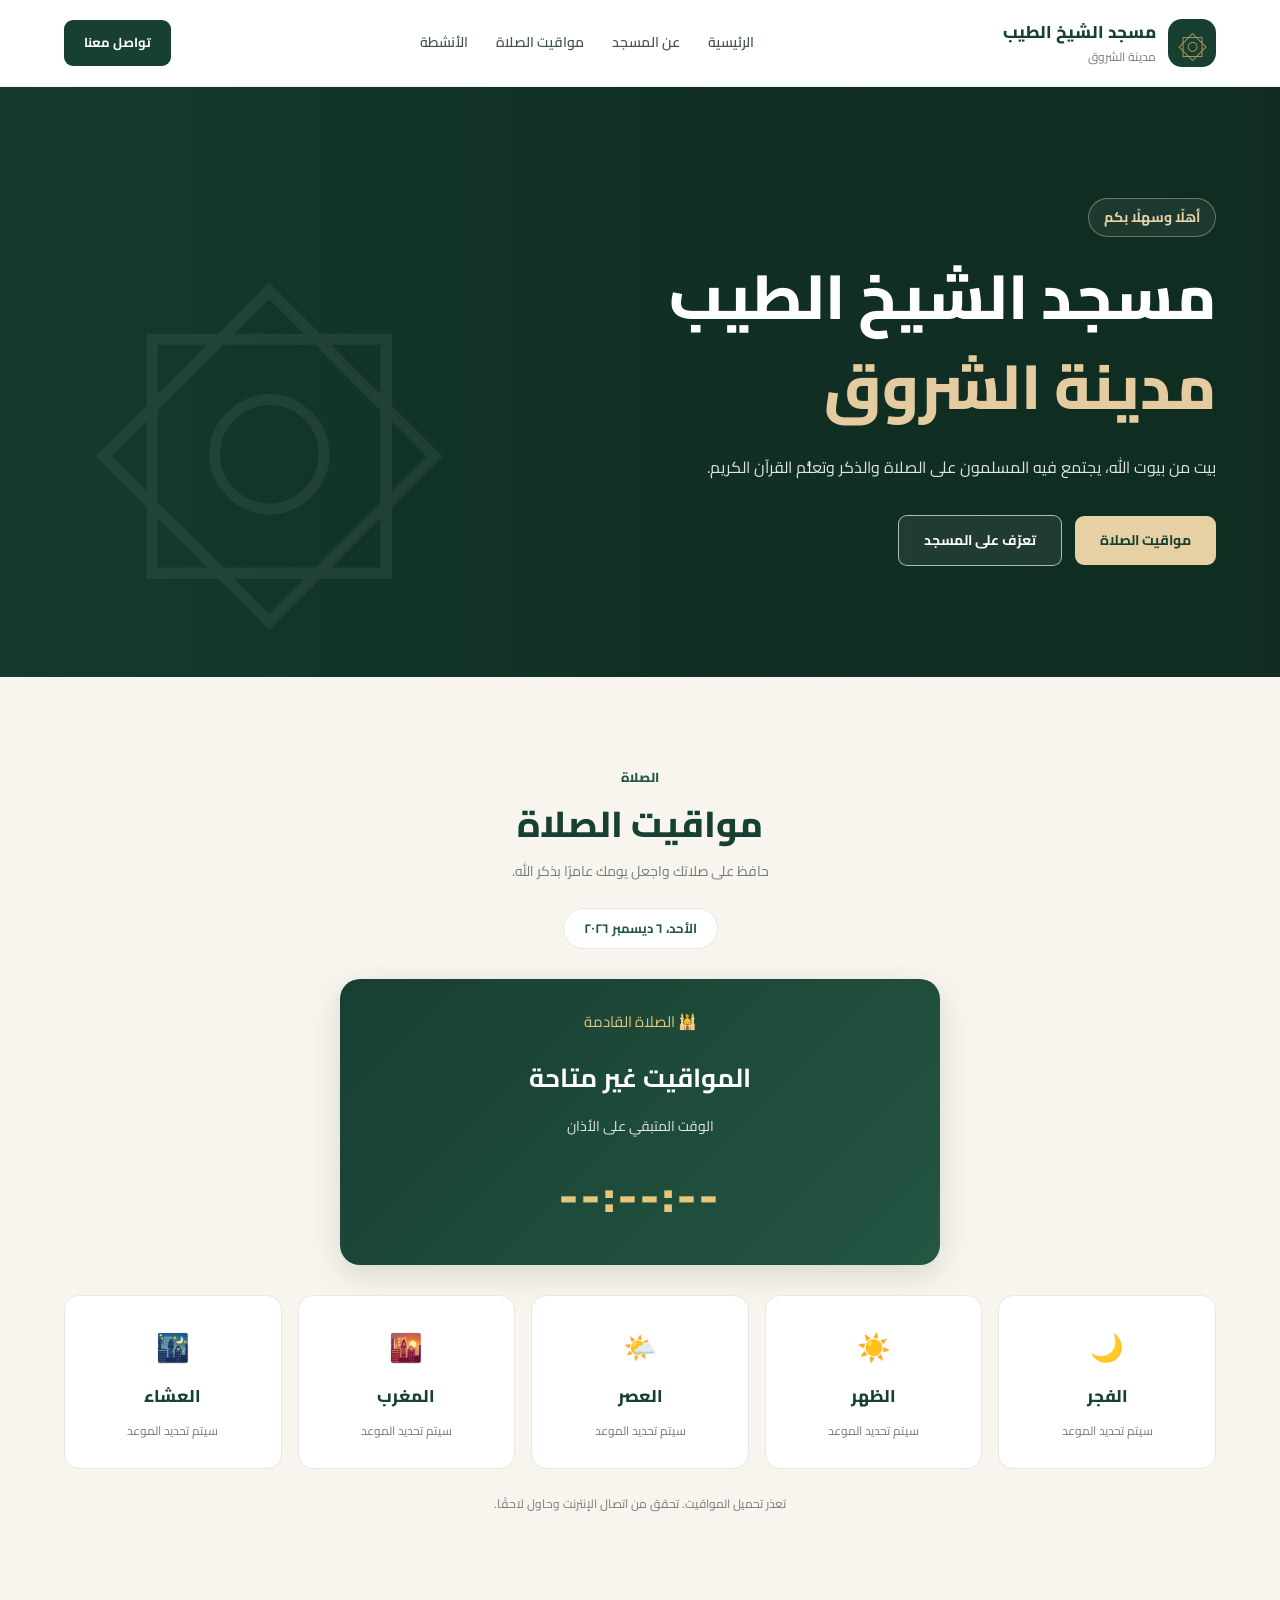
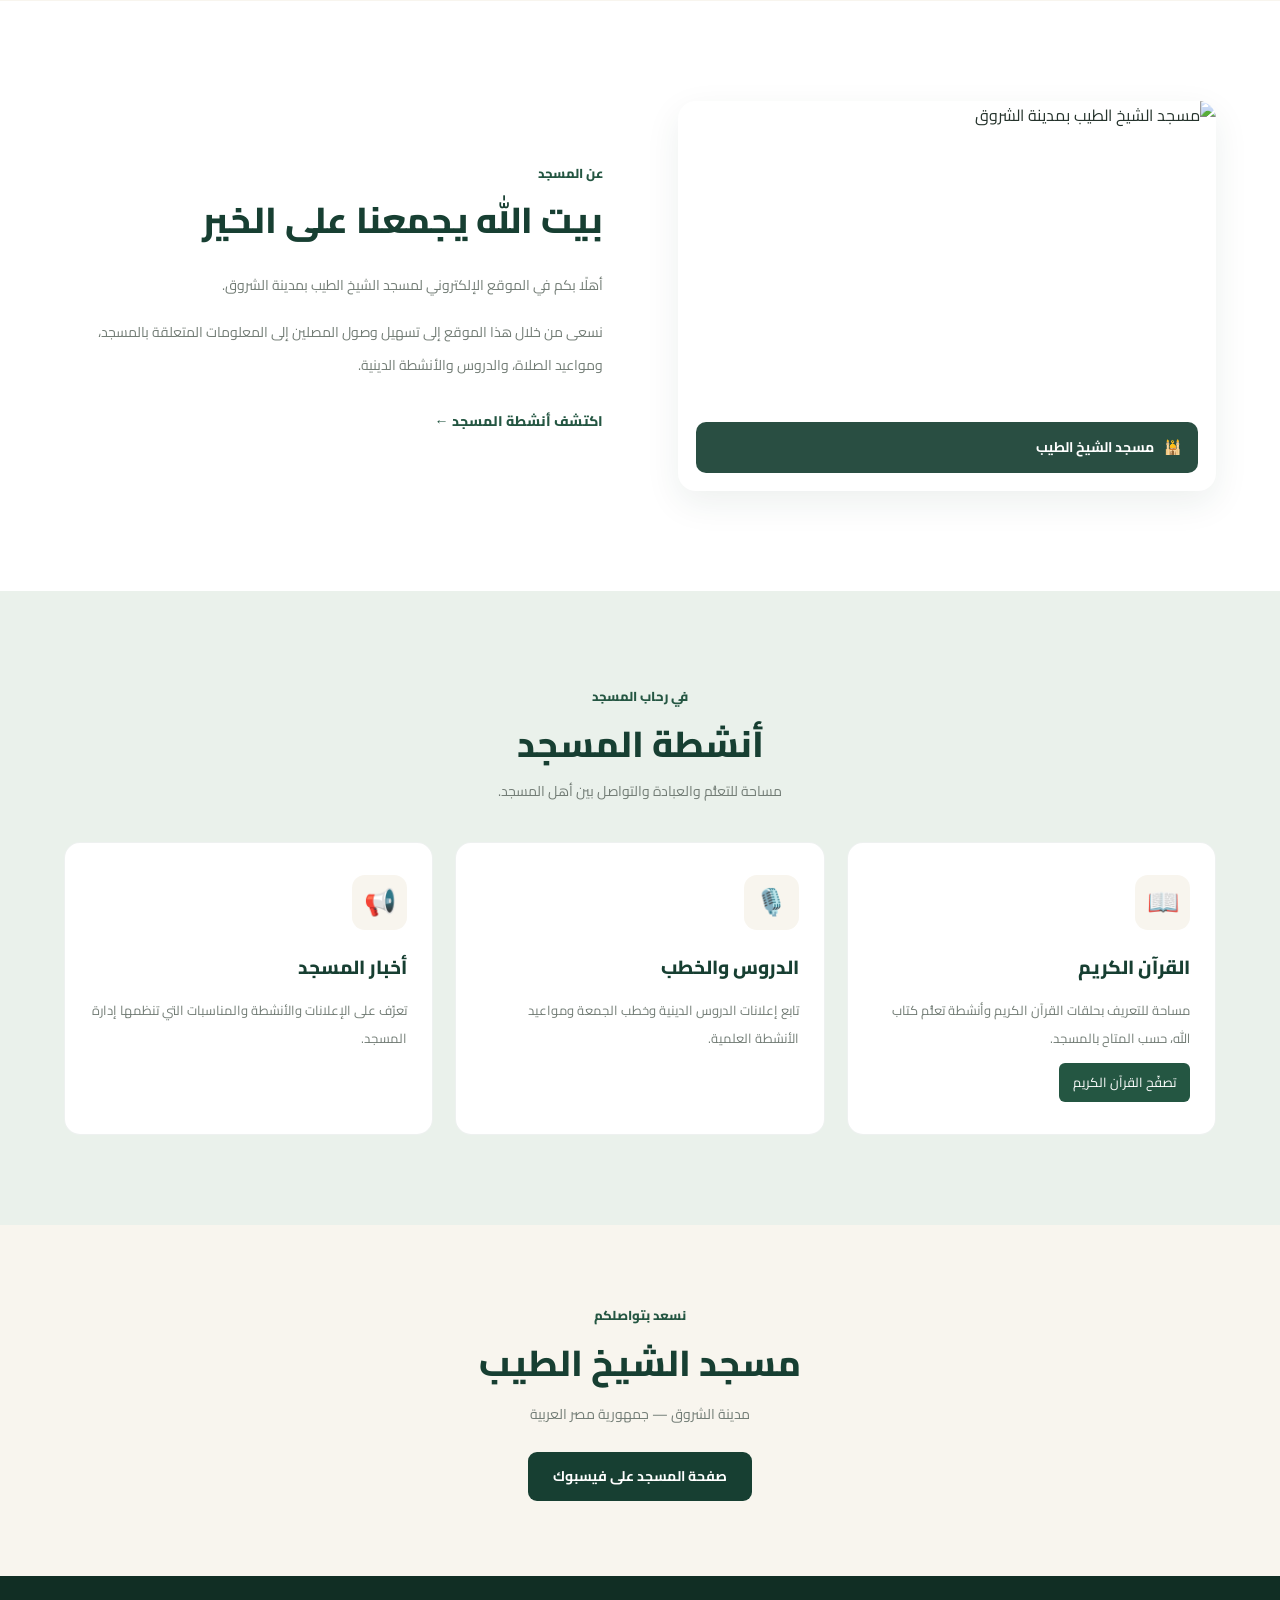
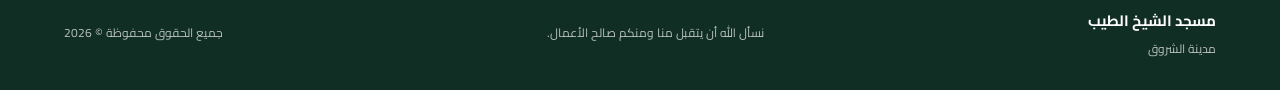
==== index.html @ 9ec63742 "Add files via upload" ====
<!DOCTYPE html>
<html lang="ar" dir="rtl">
<head>
    <meta charset="UTF-8">
    <meta name="viewport" content="width=device-width, initial-scale=1.0">

    <meta name="description" content="الموقع الإلكتروني لمسجد الشيخ الطيب بمدينة الشروق">

    <title>مسجد الشيخ الطيب | مدينة الشروق</title>

    <link rel="stylesheet" href="style.css">

    <link rel="preconnect" href="https://fonts.googleapis.com">
    <link rel="preconnect" href="https://fonts.gstatic.com" crossorigin>
    <link href="https://fonts.googleapis.com/css2?family=Cairo:wght@400;500;600;700;800&display=swap" rel="stylesheet">
</head>

<body>

    <!-- رأس الموقع -->
    <header class="header">
        <div class="container nav-container">

            <a href="#home" class="logo">
                <span class="logo-icon">۞</span>
                <span class="logo-text">
                    <strong>مسجد الشيخ الطيب</strong>
                    <small>مدينة الشروق</small>
                </span>
            </a>

            <nav class="navigation">
                <a href="#home">الرئيسية</a>
                <a href="#about">عن المسجد</a>
                <a href="#prayer">مواقيت الصلاة</a>
                <a href="#activities">الأنشطة</a>
            </nav>

            <a href="#contact" class="contact-button">تواصل معنا</a>

        </div>
    </header>


    <main>

        <!-- الواجهة الرئيسية -->
        <section class="hero" id="home">

            <div class="hero-overlay"></div>

            <div class="container hero-content">

                <span class="hero-label">أهلًا وسهلًا بكم</span>

                <h1>
                    مسجد الشيخ الطيب
                    <span>مدينة الشروق</span>
                </h1>

                <p>
                    بيت من بيوت الله، يجتمع فيه المسلمون على الصلاة
                    والذكر وتعلُّم القرآن الكريم.
                </p>

                <div class="hero-buttons">
                    <a href="#prayer" class="primary-button">
                        مواقيت الصلاة
                    </a>

                    <a href="#about" class="secondary-button">
                        تعرّف على المسجد
                    </a>
                </div>

            </div>

            <div class="hero-decoration">۞</div>

        </section>


        <!-- مواقيت الصلاة -->
        <section class="prayer-section" id="prayer">

            <div class="container">

                <div class="section-heading">
                    <span class="section-label">الصلاة</span>
                    <h2>مواقيت الصلاة</h2>
                    <p>حافظ على صلاتك واجعل يومك عامرًا بذكر الله.</p>
                </div>

                <div class="prayer-date">
    <span id="today-date">جارٍ تحميل التاريخ...</span>
</div>

<!-- العد التنازلي للصلاة القادمة -->
<div class="countdown-box">
    <span class="countdown-label">🕌 الصلاة القادمة</span>

    <h3 id="next-prayer-name">جارٍ تحديد الصلاة القادمة...</h3>

    <p class="countdown-description">الوقت المتبقي على الأذان</p>

    <div class="countdown-timer" id="prayer-countdown" dir="ltr">
        <span>--:--:--</span>
    </div>
</div>

                <div class="prayer-grid">

                    <article class="prayer-card">
                        <span class="prayer-icon">🌙</span>
                        <h3>الفجر</h3>
                        <p>سيتم تحديد الموعد</p>
                    </article>

                    <article class="prayer-card">
                        <span class="prayer-icon">☀️</span>
                        <h3>الظهر</h3>
                        <p>سيتم تحديد الموعد</p>
                    </article>

                    <article class="prayer-card">
                        <span class="prayer-icon">🌤️</span>
                        <h3>العصر</h3>
                        <p>سيتم تحديد الموعد</p>
                    </article>

                    <article class="prayer-card">
                        <span class="prayer-icon">🌇</span>
                        <h3>المغرب</h3>
                        <p>سيتم تحديد الموعد</p>
                    </article>

                    <article class="prayer-card">
                        <span class="prayer-icon">🌃</span>
                        <h3>العشاء</h3>
                        <p>سيتم تحديد الموعد</p>
                    </article>

                </div>

                <p class="prayer-note">
                    سيتم ربط هذه المواعيد بمصدر موثوق لمواقيت الصلاة
                    في مدينة الشروق في مرحلة لاحقة.
                </p>

            </div>

        </section>


        <!-- عن المسجد -->
        <section class="about-section" id="about">

            <div class="container about-grid">

                <div class="about-image">
                    <img
                        src="images/mosque.jpg"
                        alt="مسجد الشيخ الطيب بمدينة الشروق"
                    >

                    <div class="image-caption">
                        <span>🕌</span>
                        <span>مسجد الشيخ الطيب</span>
                    </div>
                </div>

                <div class="about-content">

                    <span class="section-label">عن المسجد</span>

                    <h2>بيت الله يجمعنا على الخير</h2>

                    <p>
                        أهلًا بكم في الموقع الإلكتروني لمسجد الشيخ الطيب
                        بمدينة الشروق.
                    </p>

                    <p>
                        نسعى من خلال هذا الموقع إلى تسهيل وصول المصلين
                        إلى المعلومات المتعلقة بالمسجد، ومواعيد الصلاة،
                        والدروس والأنشطة الدينية.
                    </p>

                    <a href="#activities" class="text-link">
                        اكتشف أنشطة المسجد ←
                    </a>

                </div>

            </div>

        </section>


        <!-- الأنشطة -->
        <section class="activities-section" id="activities">

            <div class="container">

                <div class="section-heading">
                    <span class="section-label">في رحاب المسجد</span>
                    <h2>أنشطة المسجد</h2>
                    <p>مساحة للتعلُّم والعبادة والتواصل بين أهل المسجد.</p>
                </div>

                <div class="activities-grid">

                    <article class="activity-card">
    <div class="activity-icon">📖</div>

    <h3>القرآن الكريم</h3>

    <p>
        مساحة للتعريف بحلقات القرآن الكريم
        وأنشطة تعلُّم كتاب الله، حسب المتاح بالمسجد.
    </p>

    <a href="quran.html" class="quran-button">تصفّح القرآن الكريم</a>
</article>

                    <article class="activity-card">
                        <div class="activity-icon">🎙️</div>
                        <h3>الدروس والخطب</h3>
                        <p>
                            تابع إعلانات الدروس الدينية وخطب الجمعة
                            ومواعيد الأنشطة العلمية.
                        </p>
                    </article>

                    <article class="activity-card">
                        <div class="activity-icon">📢</div>
                        <h3>أخبار المسجد</h3>
                        <p>
                            تعرّف على الإعلانات والأنشطة والمناسبات
                            التي تنظمها إدارة المسجد.
                        </p>
                    </article>

                </div>

            </div>

        </section>


        <!-- التواصل -->
        <section class="contact-section" id="contact">

            <div class="container contact-content">

                <span class="section-label">نسعد بتواصلكم</span>

                <h2>مسجد الشيخ الطيب</h2>

                <p>مدينة الشروق — جمهورية مصر العربية</p>

                <a
                    href="https://www.facebook.com/SheikhTayabMosque/"
                    target="_blank"
                    rel="noopener noreferrer"
                    class="primary-button"
                >
                    صفحة المسجد على فيسبوك
                </a>

            </div>

        </section>

    </main>


    <!-- تذييل الموقع -->
    <footer class="footer">

        <div class="container footer-content">

            <div>
                <strong>مسجد الشيخ الطيب</strong>
                <p>مدينة الشروق</p>
            </div>

            <p class="footer-note">
                نسأل الله أن يتقبل منا ومنكم صالح الأعمال.
            </p>

            <p class="copyright">
                جميع الحقوق محفوظة © <span id="current-year"></span>
            </p>

        </div>

    </footer>


    <script src="script.js"></script>

</body>
</html>
---- style.css ----
/* ========================================
   مسجد الشيخ الطيب - التصميم الأساسي
======================================== */

:root {
    --green-dark: #173f32;
    --green-main: #245642;
    --green-light: #eaf1eb;
    --cream: #f8f5ee;
    --beige: #e9d7b7;
    --gold: #b99a5b;
    --white: #ffffff;
    --text-dark: #25332c;
    --text-muted: #737d76;
    --border: #e7e8e2;
    --shadow: 0 12px 35px rgba(23, 63, 50, 0.08);
}

* {
    margin: 0;
    padding: 0;
    box-sizing: border-box;
}

html {
    scroll-behavior: smooth;
    scroll-padding-top: 90px;
}

body {
    font-family: "Cairo", sans-serif;
    background: var(--white);
    color: var(--text-dark);
    line-height: 1.8;
    direction: rtl;
}

a {
    color: inherit;
    text-decoration: none;
}

img {
    display: block;
    max-width: 100%;
}

.container {
    width: min(1160px, 90%);
    margin-inline: auto;
}


/* ========================================
   HEADER
======================================== */

.header {
    position: sticky;
    top: 0;
    z-index: 1000;
    background: rgba(255, 255, 255, 0.97);
    border-bottom: 1px solid rgba(23, 63, 50, 0.08);
    backdrop-filter: blur(12px);
}

.nav-container {
    min-height: 86px;
    display: flex;
    justify-content: space-between;
    align-items: center;
    gap: 25px;
}

.logo {
    display: flex;
    align-items: center;
    gap: 12px;
    flex-shrink: 0;
}

.logo-icon {
    width: 48px;
    height: 48px;
    display: grid;
    place-items: center;
    background: var(--green-dark);
    color: var(--gold);
    border-radius: 14px;
    font-size: 30px;
}

.logo-text {
    display: flex;
    flex-direction: column;
    line-height: 1.7;
}

.logo-text strong {
    color: var(--green-dark);
    font-size: 17px;
    font-weight: 800;
}

.logo-text small {
    color: var(--text-muted);
    font-size: 12px;
}

.navigation {
    display: flex;
    align-items: center;
    gap: 28px;
}

.navigation a {
    font-size: 14px;
    font-weight: 600;
    color: #46554c;
    transition: color 0.25s;
}

.navigation a:hover {
    color: var(--gold);
}

.contact-button {
    background: var(--green-dark);
    color: var(--white);
    padding: 11px 20px;
    border-radius: 9px;
    font-size: 13px;
    font-weight: 700;
    transition: 0.25s;
}

.contact-button:hover {
    background: var(--green-main);
    transform: translateY(-2px);
}


/* ========================================
   HERO
======================================== */

.hero {
    min-height: 590px;
    position: relative;
    display: flex;
    align-items: center;
    overflow: hidden;

    background-color: var(--green-dark);
    background-image: url("images/mosque.jpg");
    background-position: center 45%;
    background-size: cover;
}

.hero-overlay {
    position: absolute;
    inset: 0;

    background:
        linear-gradient(
            270deg,
            rgba(15, 43, 32, 0.94) 0%,
            rgba(15, 43, 32, 0.79) 45%,
            rgba(15, 43, 32, 0.24) 100%
        );
}

.hero-content {
    position: relative;
    z-index: 2;
    padding-block: 90px;
    color: var(--white);
}

.hero-label {
    display: inline-block;
    color: #e7d4a8;
    font-size: 14px;
    font-weight: 700;
    margin-bottom: 15px;
    padding: 6px 15px;
    border: 1px solid rgba(231, 212, 168, 0.4);
    border-radius: 50px;
    background: rgba(255, 255, 255, 0.06);
}

.hero h1 {
    font-size: clamp(35px, 5vw, 62px);
    line-height: 1.45;
    font-weight: 800;
    max-width: 700px;
    margin-bottom: 18px;
}

.hero h1 span {
    display: block;
    color: #e4cca0;
}

.hero-content > p {
    max-width: 570px;
    color: rgba(255, 255, 255, 0.87);
    font-size: 16px;
    line-height: 2.2;
    margin-bottom: 30px;
}

.hero-buttons {
    display: flex;
    align-items: center;
    gap: 13px;
    flex-wrap: wrap;
}

.primary-button,
.secondary-button {
    display: inline-flex;
    align-items: center;
    justify-content: center;
    min-height: 48px;
    padding: 12px 25px;
    border-radius: 9px;
    font-size: 14px;
    font-weight: 700;
    transition: transform 0.25s, background 0.25s;
}

.primary-button {
    color: var(--green-dark);
    background: #e6d0a4;
}

.primary-button:hover {
    background: #f0dfbd;
    transform: translateY(-2px);
}

.secondary-button {
    color: var(--white);
    border: 1px solid rgba(255, 255, 255, 0.65);
    background: rgba(255, 255, 255, 0.07);
}

.secondary-button:hover {
    background: rgba(255, 255, 255, 0.15);
}

.hero-decoration {
    position: absolute;
    z-index: 1;
    left: 7%;
    bottom: -100px;
    font-size: 370px;
    color: rgba(255, 255, 255, 0.06);
    pointer-events: none;
}


/* ========================================
   SECTION HEADINGS
======================================== */

.section-heading {
    text-align: center;
    margin-bottom: 38px;
}

.section-label {
    display: inline-block;
    color: var(--green-main);
    font-size: 13px;
    font-weight: 800;
    margin-bottom: 8px;
}

.section-heading h2,
.about-content h2,
.contact-content h2 {
    color: var(--green-dark);
    font-size: clamp(26px, 3vw, 36px);
    font-weight: 800;
    line-height: 1.5;
}

.section-heading > p {
    color: var(--text-muted);
    font-size: 14px;
    margin-top: 8px;
}


/* ========================================
   PRAYER TIMES
======================================== */

.prayer-section {
    padding-block: 85px;
    background: var(--cream);
}

.prayer-date {
    width: fit-content;
    margin: -15px auto 28px;
    color: var(--green-main);
    background: var(--white);
    border: 1px solid var(--border);
    border-radius: 50px;
    padding: 8px 20px;
    font-size: 13px;
    font-weight: 700;
}

.prayer-grid {
    display: grid;
    grid-template-columns: repeat(5, minmax(0, 1fr));
    gap: 16px;
}

.prayer-card {
    text-align: center;
    background: var(--white);
    border: 1px solid var(--border);
    border-radius: 15px;
    padding: 27px 12px;
    transition: transform 0.25s, box-shadow 0.25s;
}

.prayer-card:hover {
    transform: translateY(-5px);
    box-shadow: var(--shadow);
}

.prayer-icon {
    display: block;
    font-size: 27px;
    margin-bottom: 9px;
}

.prayer-card h3 {
    color: var(--green-dark);
    font-size: 17px;
    font-weight: 800;
    margin-bottom: 8px;
}

.prayer-card p {
    color: var(--text-muted);
    font-size: 12px;
}

.prayer-note {
    text-align: center;
    margin-top: 23px;
    color: var(--text-muted);
    font-size: 12px;
    line-height: 2;
}


/* ========================================
   ABOUT
======================================== */

.about-section {
    padding-block: 100px;
    background: var(--white);
}

.about-grid {
    display: grid;
    grid-template-columns: 1fr 1fr;
    align-items: center;
    gap: 75px;
}

.about-image {
    position: relative;
}

.about-image > img {
    width: 100%;
    height: 390px;
    object-fit: cover;
    border-radius: 18px;
    box-shadow: var(--shadow);
}

.image-caption {
    position: absolute;
    bottom: 18px;
    right: 18px;
    left: 18px;
    display: flex;
    align-items: center;
    gap: 10px;
    padding: 13px 17px;
    color: var(--white);
    font-size: 14px;
    font-weight: 700;
    background: rgba(23, 63, 50, 0.92);
    border-radius: 10px;
}

.about-content h2 {
    margin-bottom: 22px;
}

.about-content > p {
    color: var(--text-muted);
    font-size: 14px;
    line-height: 2.3;
    margin-bottom: 15px;
}

.text-link {
    display: inline-block;
    margin-top: 13px;
    color: var(--green-main);
    font-size: 14px;
    font-weight: 800;
    transition: color 0.2s;
}

.text-link:hover {
    color: var(--gold);
}


/* ========================================
   ACTIVITIES
======================================== */

.activities-section {
    padding-block: 90px;
    background: var(--green-light);
}

.activities-grid {
    display: grid;
    grid-template-columns: repeat(3, minmax(0, 1fr));
    gap: 22px;
}

.activity-card {
    padding: 32px 25px;
    background: var(--white);
    border: 1px solid rgba(23, 63, 50, 0.07);
    border-radius: 16px;
    transition: transform 0.25s, box-shadow 0.25s;
}

.activity-card:hover {
    transform: translateY(-5px);
    box-shadow: var(--shadow);
}

.activity-icon {
    width: 55px;
    height: 55px;
    display: grid;
    place-items: center;
    margin-bottom: 20px;
    background: var(--cream);
    border-radius: 13px;
    font-size: 26px;
}

.activity-card h3 {
    color: var(--green-dark);
    font-size: 19px;
    font-weight: 800;
    margin-bottom: 12px;
}

.activity-card p {
    color: var(--text-muted);
    font-size: 13px;
    line-height: 2.2;
}


/* ========================================
   CONTACT
======================================== */

.contact-section {
    padding-block: 75px;
    text-align: center;
    background: var(--cream);
}

.contact-content > p {
    color: var(--text-muted);
    margin: 12px 0 25px;
    font-size: 14px;
}

.contact-content .primary-button {
    background: var(--green-dark);
    color: var(--white);
}

.contact-content .primary-button:hover {
    background: var(--green-main);
}


/* ========================================
   FOOTER
======================================== */

.footer {
    padding-block: 30px;
    background: #112e24;
    color: var(--white);
}

.footer-content {
    display: flex;
    align-items: center;
    justify-content: space-between;
    gap: 25px;
}

.footer-content strong {
    font-size: 15px;
}

.footer-content p {
    color: rgba(255, 255, 255, 0.7);
    font-size: 12px;
}

.footer-content > div > p {
    margin-top: 3px;
}

.footer-note {
    text-align: center;
}


/* ========================================
   RESPONSIVE - TABLETS
======================================== */

@media (max-width: 900px) {

    .nav-container {
        min-height: 75px;
        flex-wrap: wrap;
        padding-block: 12px;
    }

    .navigation {
        order: 3;
        width: 100%;
        justify-content: center;
        gap: 22px;
        flex-wrap: wrap;
    }

    .navigation a {
        font-size: 12px;
    }

    .contact-button {
        font-size: 12px;
    }

    .hero {
        min-height: 520px;
    }

    .prayer-grid {
        grid-template-columns: repeat(3, minmax(0, 1fr));
    }

    .about-grid {
        gap: 35px;
    }

    .about-image > img {
        height: 330px;
    }

    .activities-grid {
        gap: 15px;
    }

    .activity-card {
        padding: 25px 18px;
    }

}


/* ========================================
   RESPONSIVE - MOBILE
======================================== */

@media (max-width: 600px) {

    .container {
        width: 92%;
    }

    .nav-container {
        gap: 12px;
    }

    .logo-icon {
        width: 42px;
        height: 42px;
        font-size: 26px;
    }

    .logo-text strong {
        font-size: 14px;
    }

    .logo-text small {
        font-size: 11px;
    }

    .navigation {
        gap: 10px 17px;
    }

    .navigation a {
        font-size: 11px;
    }

    .contact-button {
        padding: 9px 12px;
        font-size: 11px;
    }

    .hero {
        min-height: 510px;
        background-position: 58% center;
    }

    .hero-overlay {
        background: rgba(15, 43, 32, 0.78);
    }

    .hero-content {
        padding-block: 70px;
    }

    .hero h1 {
        font-size: 36px;
    }

    .hero-content > p {
        font-size: 13px;
    }

    .primary-button,
    .secondary-button {
        min-height: 44px;
        padding: 10px 16px;
        font-size: 12px;
    }

    .hero-decoration {
        font-size: 220px;
        bottom: -55px;
    }

    .prayer-section,
    .activities-section {
        padding-block: 60px;
    }

    .section-heading {
        margin-bottom: 28px;
    }

    .section-heading h2,
    .about-content h2,
    .contact-content h2 {
        font-size: 26px;
    }

    .prayer-grid {
        grid-template-columns: repeat(2, minmax(0, 1fr));
        gap: 12px;
    }

    .prayer-card {
        padding: 22px 8px;
    }

    .prayer-card h3 {
        font-size: 15px;
    }

    .prayer-card p {
        font-size: 11px;
    }

    .about-section {
        padding-block: 65px;
    }

    .about-grid {
        grid-template-columns: 1fr;
        gap: 32px;
    }

    .about-image > img {
        height: 270px;
    }

    .about-content > p {
        font-size: 13px;
    }

    .activities-grid {
        grid-template-columns: 1fr;
        gap: 15px;
    }

    .activity-card {
        padding: 25px;
    }

    .contact-section {
        padding-block: 60px;
    }

    .footer-content {
        flex-direction: column;
        text-align: center;
        gap: 13px;
    }

}


/* ========================================
   ACCESSIBILITY
======================================== */

a:focus-visible {
    outline: 3px solid var(--gold);
    outline-offset: 4px;
}

@media (prefers-reduced-motion: reduce) {
    *,
    *::before,
    *::after {
        scroll-behavior: auto !important;
        transition-duration: 0.01ms !important;
        animation-duration: 0.01ms !important;
    }
}
/* العد التنازلي للصلاة القادمة */
.countdown-box {
    max-width: 600px;
    margin: 30px auto;
    padding: 28px 20px;
    text-align: center;
    background: linear-gradient(135deg, #173f32, #245642);
    color: #fff;
    border-radius: 20px;
    box-shadow: 0 10px 30px rgba(23, 63, 50, 0.15);
}

.countdown-label {
    display: inline-block;
    color: #e5c77b;
    font-size: 15px;
    margin-bottom: 12px;
}

.countdown-box h3 {
    font-size: 26px;
    margin: 8px 0;
}

.countdown-description {
    color: #e4e9e5;
    font-size: 14px;
    margin: 12px 0;
}

.countdown-timer {
    color: #e5c77b;
    font-size: clamp(32px, 7vw, 48px);
    font-weight: 800;
    letter-spacing: 3px;
    margin-top: 12px;
    font-variant-numeric: tabular-nums;
}

@media (max-width: 480px) {
    .countdown-box {
        padding: 22px 12px;
    }

    .countdown-box h3 {
        font-size: 22px;
    }
}  
.quran-button {
    display: inline-block;
    margin-top: 10px;
    padding: 8px 14px;
    background-color: #245642;
    color: #ffffff;
    text-decoration: none;
    font-size: 13px;
    border-radius: 6px;
    transition: background-color 0.3s ease;
}

.quran-button:hover {
    background-color: #173f32;
} 
/* زر الرجوع في صفحات القرآن */
.quran-top-bar {
    display: flex;
    justify-content: flex-start;
    margin-bottom: 20px;
}

.quran-back-button {
    background-color: #245642;
    color: #ffffff;
    border: none;
    border-radius: 8px;
    padding: 10px 18px;
    font-family: inherit;
    font-size: 14px;
    cursor: pointer;
    transition: background-color 0.3s ease;
}

.quran-back-button:hover {
    background-color: #173f32;
}
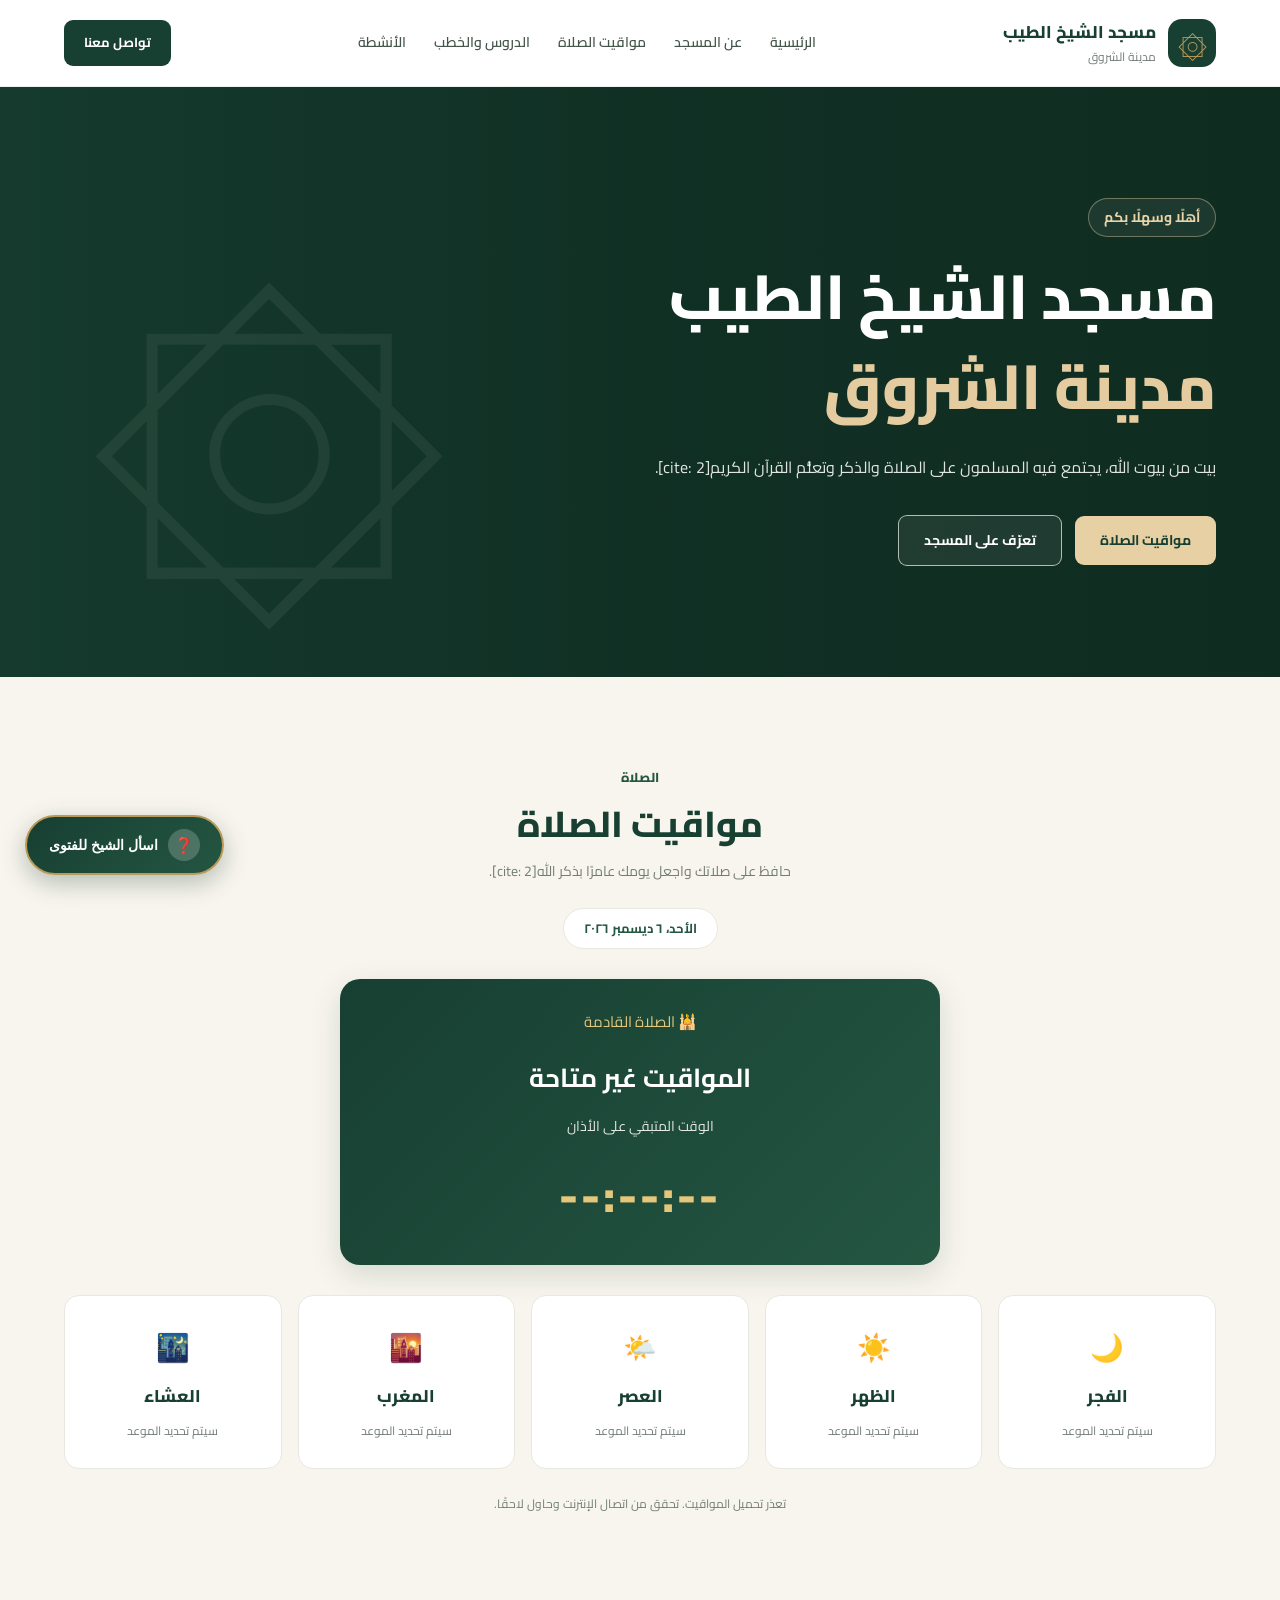
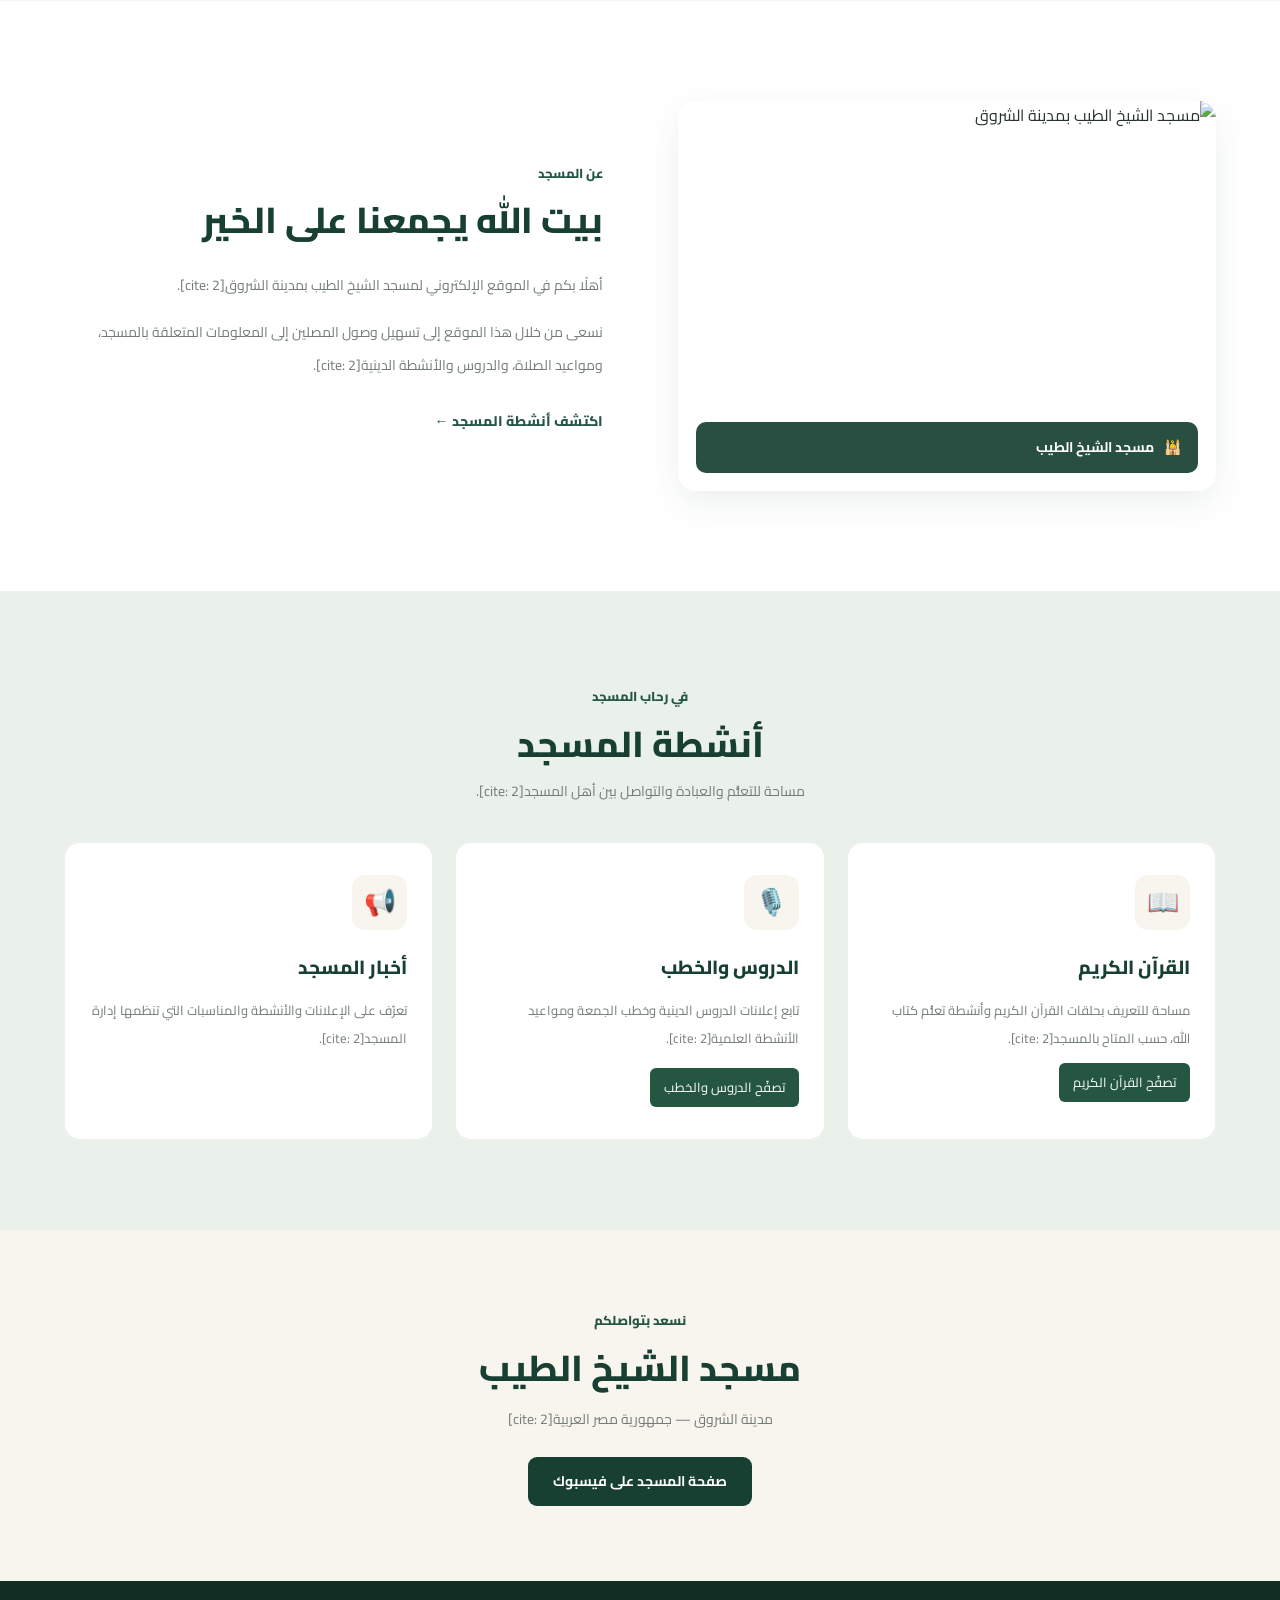
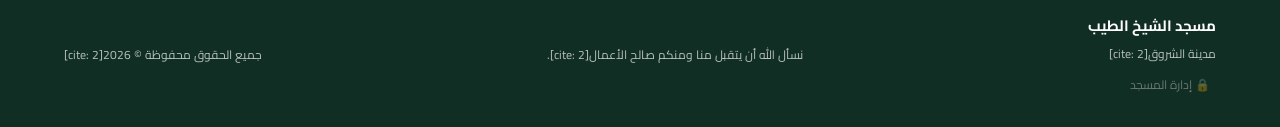
==== commit 911b32ca: "Add files via upload" ====
--- a/index.html
+++ b/index.html
@@ -3,24 +3,123 @@
 <head>
     <meta charset="UTF-8">
     <meta name="viewport" content="width=device-width, initial-scale=1.0">
-
     <meta name="description" content="الموقع الإلكتروني لمسجد الشيخ الطيب بمدينة الشروق">
-
     <title>مسجد الشيخ الطيب | مدينة الشروق</title>
 
     <link rel="stylesheet" href="style.css">
-
     <link rel="preconnect" href="https://fonts.googleapis.com">
     <link rel="preconnect" href="https://fonts.gstatic.com" crossorigin>
     <link href="https://fonts.googleapis.com/css2?family=Cairo:wght@400;500;600;700;800&display=swap" rel="stylesheet">
+
+    <style>
+        .fatwa-float-btn {
+            position: fixed;
+            bottom: 25px;
+            left: 25px;
+            background: linear-gradient(135deg, #173f32, #245642);
+            color: #fff;
+            border: 2px solid #b99a5b;
+            border-radius: 50px;
+            padding: 12px 22px;
+            font-size: 14px;
+            font-weight: 800;
+            box-shadow: 0 8px 25px rgba(23, 63, 50, 0.3);
+            cursor: pointer;
+            z-index: 9999;
+            display: flex;
+            align-items: center;
+            gap: 10px;
+            transition: all 0.3s ease;
+        }
+        .fatwa-float-btn:hover {
+            transform: translateY(-4px) scale(1.03);
+            background: #b99a5b;
+            color: #173f32;
+        }
+        .fatwa-icon-circle {
+            width: 32px;
+            height: 32px;
+            background: rgba(255, 255, 255, 0.2);
+            border-radius: 50%;
+            display: grid;
+            place-items: center;
+            font-size: 16px;
+        }
+        .fatwa-modal {
+            display: none;
+            position: fixed;
+            inset: 0;
+            background: rgba(0,0,0,0.6);
+            backdrop-filter: blur(4px);
+            z-index: 10000;
+            place-items: center;
+            padding: 20px;
+        }
+        .fatwa-modal-content {
+            background: #fff;
+            padding: 30px 25px;
+            border-radius: 20px;
+            max-width: 450px;
+            width: 100%;
+            border: 2px solid #b99a5b;
+            box-shadow: 0 10px 30px rgba(0,0,0,0.2);
+            position: relative;
+            text-align: right;
+        }
+        .fatwa-modal-content h3 {
+            color: #173f32;
+            font-size: 20px;
+            margin-bottom: 8px;
+        }
+        .fatwa-modal-content p {
+            color: #737d76;
+            font-size: 13px;
+            margin-bottom: 20px;
+        }
+        .modal-step {
+            display: none;
+        }
+        .modal-step.active {
+            display: block;
+        }
+        .fatwa-input, .fatwa-textarea {
+            width: 100%;
+            padding: 12px;
+            border: 1px solid #e8dfca;
+            border-radius: 10px;
+            font-family: 'Cairo', sans-serif;
+            font-size: 14px;
+            margin-bottom: 15px;
+            outline: none;
+        }
+        .fatwa-next-btn {
+            background: #245642;
+            color: #fff;
+            border: none;
+            padding: 10px 20px;
+            border-radius: 10px;
+            font-weight: bold;
+            cursor: pointer;
+            width: 100%;
+            font-size: 14px;
+        }
+        .close-modal-btn {
+            position: absolute;
+            top: 15px;
+            left: 15px;
+            background: none;
+            border: none;
+            font-size: 20px;
+            cursor: pointer;
+            color: #999;
+        }
+    </style>
 </head>
 
 <body>
 
-    <!-- رأس الموقع -->
     <header class="header">
         <div class="container nav-container">
-
             <a href="#home" class="logo">
                 <span class="logo-icon">۞</span>
                 <span class="logo-text">
@@ -33,272 +132,328 @@
                 <a href="#home">الرئيسية</a>
                 <a href="#about">عن المسجد</a>
                 <a href="#prayer">مواقيت الصلاة</a>
+                <a href="lessons.html">الدروس والخطب</a>
                 <a href="#activities">الأنشطة</a>
             </nav>
 
             <a href="#contact" class="contact-button">تواصل معنا</a>
-
         </div>
     </header>
 
-
     <main>
-
-        <!-- الواجهة الرئيسية -->
         <section class="hero" id="home">
-
             <div class="hero-overlay"></div>
-
             <div class="container hero-content">
-
                 <span class="hero-label">أهلًا وسهلًا بكم</span>
-
-                <h1>
-                    مسجد الشيخ الطيب
-                    <span>مدينة الشروق</span>
-                </h1>
-
-                <p>
-                    بيت من بيوت الله، يجتمع فيه المسلمون على الصلاة
-                    والذكر وتعلُّم القرآن الكريم.
-                </p>
-
+                <h1>مسجد الشيخ الطيب <span>مدينة الشروق</span></h1>
+                <p>بيت من بيوت الله، يجتمع فيه المسلمون على الصلاة والذكر وتعلُّم القرآن الكريم[cite: 2].</p>
                 <div class="hero-buttons">
-                    <a href="#prayer" class="primary-button">
-                        مواقيت الصلاة
-                    </a>
-
-                    <a href="#about" class="secondary-button">
-                        تعرّف على المسجد
-                    </a>
-                </div>
-
-            </div>
-
+                    <a href="#prayer" class="primary-button">مواقيت الصلاة</a>
+                    <a href="#about" class="secondary-button">تعرّف على المسجد</a>
+                </div>
+            </div>
             <div class="hero-decoration">۞</div>
-
         </section>
 
-
-        <!-- مواقيت الصلاة -->
         <section class="prayer-section" id="prayer">
-
             <div class="container">
-
                 <div class="section-heading">
                     <span class="section-label">الصلاة</span>
                     <h2>مواقيت الصلاة</h2>
-                    <p>حافظ على صلاتك واجعل يومك عامرًا بذكر الله.</p>
-                </div>
-
-                <div class="prayer-date">
-    <span id="today-date">جارٍ تحميل التاريخ...</span>
-</div>
-
-<!-- العد التنازلي للصلاة القادمة -->
-<div class="countdown-box">
-    <span class="countdown-label">🕌 الصلاة القادمة</span>
-
-    <h3 id="next-prayer-name">جارٍ تحديد الصلاة القادمة...</h3>
-
-    <p class="countdown-description">الوقت المتبقي على الأذان</p>
-
-    <div class="countdown-timer" id="prayer-countdown" dir="ltr">
-        <span>--:--:--</span>
-    </div>
-</div>
+                    <p>حافظ على صلاتك واجعل يومك عامرًا بذكر الله[cite: 2].</p>
+                </div>
+
+                <div class="prayer-date"><span id="today-date">جارٍ تحميل التاريخ...</span></div>
+
+                <div class="countdown-box">
+                    <span class="countdown-label">🕌 الصلاة القادمة</span>
+                    <h3 id="next-prayer-name">جارٍ تحديد الصلاة القادمة...</h3>
+                    <p class="countdown-description">الوقت المتبقي على الأذان</p>
+                    <div class="countdown-timer" id="prayer-countdown" dir="ltr"><span>--:--:--</span></div>
+                </div>
 
                 <div class="prayer-grid">
-
-                    <article class="prayer-card">
-                        <span class="prayer-icon">🌙</span>
-                        <h3>الفجر</h3>
-                        <p>سيتم تحديد الموعد</p>
-                    </article>
-
-                    <article class="prayer-card">
-                        <span class="prayer-icon">☀️</span>
-                        <h3>الظهر</h3>
-                        <p>سيتم تحديد الموعد</p>
-                    </article>
-
-                    <article class="prayer-card">
-                        <span class="prayer-icon">🌤️</span>
-                        <h3>العصر</h3>
-                        <p>سيتم تحديد الموعد</p>
-                    </article>
-
-                    <article class="prayer-card">
-                        <span class="prayer-icon">🌇</span>
-                        <h3>المغرب</h3>
-                        <p>سيتم تحديد الموعد</p>
-                    </article>
-
-                    <article class="prayer-card">
-                        <span class="prayer-icon">🌃</span>
-                        <h3>العشاء</h3>
-                        <p>سيتم تحديد الموعد</p>
-                    </article>
-
-                </div>
-
-                <p class="prayer-note">
-                    سيتم ربط هذه المواعيد بمصدر موثوق لمواقيت الصلاة
-                    في مدينة الشروق في مرحلة لاحقة.
-                </p>
-
-            </div>
-
+                    <article class="prayer-card"><span class="prayer-icon">🌙</span><h3>الفجر</h3><p>سيتم تحديد الموعد</p></article>
+                    <article class="prayer-card"><span class="prayer-icon">☀️</span><h3>الظهر</h3><p>سيتم تحديد الموعد</p></article>
+                    <article class="prayer-card"><span class="prayer-icon">🌤️</span><h3>العصر</h3><p>سيتم تحديد الموعد</p></article>
+                    <article class="prayer-card"><span class="prayer-icon">🌇</span><h3>المغرب</h3><p>سيتم تحديد الموعد</p></article>
+                    <article class="prayer-card"><span class="prayer-icon">🌃</span><h3>العشاء</h3><p>سيتم تحديد الموعد</p></article>
+                </div>
+                <p class="prayer-note">سيتم ربط هذه المواعيد بمصدر موثوق لمواقيت الصلاة في مدينة الشروق في مرحلة لاحقة[cite: 2].</p>
+            </div>
         </section>
 
-
-        <!-- عن المسجد -->
         <section class="about-section" id="about">
-
             <div class="container about-grid">
-
                 <div class="about-image">
-                    <img
-                        src="images/mosque.jpg"
-                        alt="مسجد الشيخ الطيب بمدينة الشروق"
-                    >
-
-                    <div class="image-caption">
-                        <span>🕌</span>
-                        <span>مسجد الشيخ الطيب</span>
-                    </div>
-                </div>
-
+                    <img src="images/mosque.jpg" alt="مسجد الشيخ الطيب بمدينة الشروق">
+                    <div class="image-caption"><span>🕌</span><span>مسجد الشيخ الطيب</span></div>
+                </div>
                 <div class="about-content">
-
                     <span class="section-label">عن المسجد</span>
-
                     <h2>بيت الله يجمعنا على الخير</h2>
-
-                    <p>
-                        أهلًا بكم في الموقع الإلكتروني لمسجد الشيخ الطيب
-                        بمدينة الشروق.
-                    </p>
-
-                    <p>
-                        نسعى من خلال هذا الموقع إلى تسهيل وصول المصلين
-                        إلى المعلومات المتعلقة بالمسجد، ومواعيد الصلاة،
-                        والدروس والأنشطة الدينية.
-                    </p>
-
-                    <a href="#activities" class="text-link">
-                        اكتشف أنشطة المسجد ←
-                    </a>
-
-                </div>
-
-            </div>
-
+                    <p>أهلًا بكم في الموقع الإلكتروني لمسجد الشيخ الطيب بمدينة الشروق[cite: 2].</p>
+                    <p>نسعى من خلال هذا الموقع إلى تسهيل وصول المصلين إلى المعلومات المتعلقة بالمسجد، ومواعيد الصلاة، والدروس والأنشطة الدينية[cite: 2].</p>
+                    <a href="#activities" class="text-link">اكتشف أنشطة المسجد ←</a>
+                </div>
+            </div>
         </section>
 
-
-        <!-- الأنشطة -->
         <section class="activities-section" id="activities">
-
             <div class="container">
-
                 <div class="section-heading">
                     <span class="section-label">في رحاب المسجد</span>
                     <h2>أنشطة المسجد</h2>
-                    <p>مساحة للتعلُّم والعبادة والتواصل بين أهل المسجد.</p>
-                </div>
-
+                    <p>مساحة للتعلُّم والعبادة والتواصل بين أهل المسجد[cite: 2].</p>
+                </div>
                 <div class="activities-grid">
-
                     <article class="activity-card">
-    <div class="activity-icon">📖</div>
-
-    <h3>القرآن الكريم</h3>
-
-    <p>
-        مساحة للتعريف بحلقات القرآن الكريم
-        وأنشطة تعلُّم كتاب الله، حسب المتاح بالمسجد.
-    </p>
-
-    <a href="quran.html" class="quran-button">تصفّح القرآن الكريم</a>
-</article>
-
+                        <div class="activity-icon">📖</div>
+                        <h3>القرآن الكريم</h3>
+                        <p>مساحة للتعريف بحلقات القرآن الكريم وأنشطة تعلُّم كتاب الله، حسب المتاح بالمسجد[cite: 2].</p>
+                        <a href="quran.html" class="quran-button">تصفّح القرآن الكريم</a>
+                    </article>
                     <article class="activity-card">
                         <div class="activity-icon">🎙️</div>
                         <h3>الدروس والخطب</h3>
-                        <p>
-                            تابع إعلانات الدروس الدينية وخطب الجمعة
-                            ومواعيد الأنشطة العلمية.
-                        </p>
+                        <p>تابع إعلانات الدروس الدينية وخطب الجمعة ومواعيد الأنشطة العلمية[cite: 2].</p>
+                        <a href="lessons.html" class="quran-button" style="margin-top: 15px; display: inline-block;">تصفّح الدروس والخطب</a>
                     </article>
-
                     <article class="activity-card">
                         <div class="activity-icon">📢</div>
                         <h3>أخبار المسجد</h3>
-                        <p>
-                            تعرّف على الإعلانات والأنشطة والمناسبات
-                            التي تنظمها إدارة المسجد.
-                        </p>
+                        <p>تعرّف على الإعلانات والأنشطة والمناسبات التي تنظمها إدارة المسجد[cite: 2].</p>
                     </article>
-
-                </div>
-
-            </div>
-
+                </div>
+            </div>
         </section>
 
-
-        <!-- التواصل -->
         <section class="contact-section" id="contact">
-
             <div class="container contact-content">
-
                 <span class="section-label">نسعد بتواصلكم</span>
-
                 <h2>مسجد الشيخ الطيب</h2>
-
-                <p>مدينة الشروق — جمهورية مصر العربية</p>
-
-                <a
-                    href="https://www.facebook.com/SheikhTayabMosque/"
-                    target="_blank"
-                    rel="noopener noreferrer"
-                    class="primary-button"
-                >
-                    صفحة المسجد على فيسبوك
-                </a>
-
-            </div>
-
+                <p>مدينة الشروق — جمهورية مصر العربية[cite: 2]</p>
+                <a href="https://www.facebook.com/SheikhTayabMosque/" target="_blank" rel="noopener noreferrer" class="primary-button">صفحة المسجد على فيسبوك</a>
+            </div>
         </section>
-
     </main>
 
-
-    <!-- تذييل الموقع -->
+    <!-- زر "اسأل الشيخ للفتوى" العائم -->
+    <button class="fatwa-float-btn" onclick="openFatwaModal()">
+        <span class="fatwa-icon-circle">❓</span>
+        <span>اسأل الشيخ للفتوى</span>
+    </button>
+
+    <!-- نافذة طلب الفتوى وتسجيل الدخول بالكود -->
+    <div class="fatwa-modal" id="fatwaModal">
+        <div class="fatwa-modal-content">
+            <button class="close-modal-btn" onclick="closeFatwaModal()">✕</button>
+
+            <!-- القائمة الرئيسية -->
+            <div class="modal-step active" id="stepChoice">
+                <h3>قسم الفتاوى والاستشارات 🕌</h3>
+                <p>اختر ما ترغب به:</p>
+                <button class="fatwa-next-btn" style="margin-bottom: 12px;" onclick="checkAuthAndAsk()">✍️ طرح سؤال جديد</button>
+                <button class="fatwa-next-btn" style="background: #b99a5b;" onclick="checkAuthAndHistory()">📂 متابعة أسئلتي السابقة</button>
+            </div>
+
+            <!-- خطوة 1: إدخال الاسم وإيميل Gmail -->
+            <div class="modal-step" id="stepSignInEmail">
+                <h3>تسجيل الدخول (Gmail) 📧</h3>
+                <p>أدخل اسمك وبريد الـ Gmail لإرسال كود التحقق:</p>
+                <input type="text" id="authName" class="fatwa-input" placeholder="الاسم الكريم" required>
+                <input type="email" id="authEmail" class="fatwa-input" placeholder="example@gmail.com" required>
+                <button class="fatwa-next-btn" onclick="sendVerificationCode()">إرسال كود التحقق 📨</button>
+            </div>
+
+            <!-- خطوة 2: إدخال كود التحقق -->
+            <div class="modal-step" id="stepVerifyCode">
+                <h3>التحقق من البريد الإلكتروني 🔐</h3>
+                <p id="codeSentMsg" style="color: #245642; font-weight: bold;"></p>
+                <input type="text" id="enteredCode" class="fatwa-input" placeholder="أدخل كود التحقق المكون من 4 أرقام" maxlength="4" required>
+                <button class="fatwa-next-btn" onclick="verifyCodeAndLogin()">تأكيد الكود والدخول ✓</button>
+            </div>
+
+            <!-- خطوة كتابة السؤال -->
+            <div class="modal-step" id="stepQuestionBox">
+                <h3>اكتب سؤالك أو فتواك ✍️</h3>
+                <p id="welcomeUserText" style="color: #245642; font-weight: bold; margin-bottom: 10px;"></p>
+                <textarea id="userQuestion" class="fatwa-textarea" rows="4" placeholder="اكتب سؤالك هنا بالتفصيل..." required></textarea>
+                <button class="fatwa-next-btn" onclick="submitFatwa()">إرسال السؤال للشيخ ✨</button>
+            </div>
+
+            <!-- خطوة عرض الأسئلة السابقة -->
+            <div class="modal-step" id="stepMyHistory">
+                <h3>سجل أسئلتي السابقة 📂</h3>
+                <div id="myHistoryContainer" style="max-height: 280px; overflow-y: auto; text-align: right; margin-top: 10px;"></div>
+            </div>
+        </div>
+    </div>
+
     <footer class="footer">
-
         <div class="container footer-content">
-
             <div>
                 <strong>مسجد الشيخ الطيب</strong>
-                <p>مدينة الشروق</p>
-            </div>
-
-            <p class="footer-note">
-                نسأل الله أن يتقبل منا ومنكم صالح الأعمال.
-            </p>
-
-            <p class="copyright">
-                جميع الحقوق محفوظة © <span id="current-year"></span>
-            </p>
-
+                <p>مدينة الشروق[cite: 2]</p>
+                <div style="margin-top: 4px;">
+                    <a href="#" onclick="openDashboard(event)" class="dashboard-lock-btn" title="لوحة التحكم الخاصة" style="font-size: 12px; color: rgba(255,255,255,0.6); text-decoration: none;">🔒 إدارة المسجد</a>
+                </div>
+            </div>
+            <p class="footer-note">نسأل الله أن يتقبل منا ومنكم صالح الأعمال[cite: 2].</p>
+            <p class="copyright">جميع الحقوق محفوظة © <span id="current-year"></span>[cite: 2]</p>
         </div>
-
     </footer>
 
-
     <script src="script.js"></script>
-
+    <script>
+        document.getElementById('current-year').textContent = new Date().getFullYear();
+
+        function openDashboard(event) {
+            event.preventDefault();
+            const pass = prompt("أدخل كلمة المرور الخاصة بالإدارة:");
+            if (pass === "1234") {
+                window.location.href = "sheikh-dashboard.html";
+            } else if (pass !== null) {
+                alert("كلمة المرور غير صحيحة!");
+            }
+        }
+
+        function openFatwaModal() {
+            document.getElementById('fatwaModal').style.display = 'grid';
+            hideAllSteps();
+            document.getElementById('stepChoice').classList.add('active');
+        }
+        function closeFatwaModal() {
+            document.getElementById('fatwaModal').style.display = 'none';
+        }
+        function hideAllSteps() {
+            document.querySelectorAll('.modal-step').forEach(el => el.classList.remove('active'));
+        }
+
+        let tempUserData = {};
+        let generatedCode = "";
+
+        function getCurrentUser() {
+            return JSON.parse(localStorage.getItem('sheikhUserSession'));
+        }
+
+        function checkAuthAndAsk() {
+            const user = getCurrentUser();
+            if (!user) {
+                hideAllSteps();
+                document.getElementById('stepSignInEmail').dataset.action = "ask";
+                document.getElementById('stepSignInEmail').classList.add('active');
+            } else {
+                hideAllSteps();
+                document.getElementById('welcomeUserText').textContent = `مرحباً بك، ${user.name} (${user.email})`;
+                document.getElementById('stepQuestionBox').classList.add('active');
+            }
+        }
+
+        function checkAuthAndHistory() {
+            const user = getCurrentUser();
+            if (!user) {
+                hideAllSteps();
+                document.getElementById('stepSignInEmail').dataset.action = "history";
+                document.getElementById('stepSignInEmail').classList.add('active');
+            } else {
+                loadUserHistory(user.email);
+            }
+        }
+
+        // إرسال كود التحقق
+        function sendVerificationCode() {
+            const name = document.getElementById('authName').value.trim();
+            const email = document.getElementById('authEmail').value.trim();
+
+            if (!name || !email || !email.includes('@gmail.com')) {
+                alert("يرجى إدخال اسم صحيح وبريد Gmail مطابق!");
+                return;
+            }
+
+            // توليد كود عشوائي من 4 أرقام
+            generatedCode = Math.floor(1000 + Math.random() * 9000).toString();
+            tempUserData = { name, email };
+
+            // محاكاة إرسال الإيميل (تنبيه بالكود البرمجي الذي تم إرساله)
+            alert(`[محاكاة إرسال بريد إلكتروني لـ ${email}]\n\nكود التحقق الخاص بك هو: ${generatedCode}`);
+
+            document.getElementById('codeSentMsg').textContent = `تم إرسال كود التحقق إلى: ${email}`;
+            hideAllSteps();
+            document.getElementById('stepVerifyCode').classList.add('active');
+        }
+
+        // التحقق من الكود المدخل وتسجيل الدخول
+        function verifyCodeAndLogin() {
+            const entered = document.getElementById('enteredCode').value.trim();
+
+            if (entered !== generatedCode) {
+                alert("كود التحقق غير صحيح! حاول مرة أخرى.");
+                return;
+            }
+
+            // حفظ الجلسة رسمياً
+            localStorage.setItem('sheikhUserSession', JSON.stringify(tempUserData));
+            alert("تم التحقق وتسجيل الدخول بنجاح! 🎉");
+
+            const action = document.getElementById('stepSignInEmail').dataset.action;
+            if (action === "ask") {
+                hideAllSteps();
+                document.getElementById('welcomeUserText').textContent = `مرحباً بك، ${tempUserData.name} (${tempUserData.email})`;
+                document.getElementById('stepQuestionBox').classList.add('active');
+            } else {
+                loadUserHistory(tempUserData.email);
+            }
+        }
+
+        function loadUserHistory(email) {
+            hideAllSteps();
+            document.getElementById('stepMyHistory').classList.add('active');
+            const container = document.getElementById('myHistoryContainer');
+
+            let questionsList = JSON.parse(localStorage.getItem('sheikhQuestions')) || [];
+            let userQuestions = questionsList.filter(q => q.email === email);
+
+            if (userQuestions.length === 0) {
+                container.innerHTML = "<p style='color:#777; font-size:14px; text-align:center;'>لا توجد أسئلة مسجلة بحسابك حتى الآن.</p>";
+                return;
+            }
+
+            let html = "";
+            userQuestions.forEach(q => {
+                html += `
+                    <div style="background:#f8f5ee; border:1px solid #e8dfca; border-radius:10px; padding:12px; margin-bottom:12px; font-size:13px;">
+                        <div><strong>سؤالك:</strong> ${q.question}</div>
+                        <div style="margin-top:6px; color:${q.answer ? '#245642' : '#b99a5b'};">
+                            <strong>الرد:</strong> ${q.answer ? q.answer : 'قيد المراجعة من الشيخ...'}
+                        </div>
+                    </div>
+                `;
+            });
+            container.innerHTML = html;
+        }
+
+        function submitFatwa() {
+            const user = getCurrentUser();
+            const question = document.getElementById('userQuestion').value.trim();
+
+            if (!question) { alert("يرجى كتابة السؤال"); return; }
+
+            let questionsList = JSON.parse(localStorage.getItem('sheikhQuestions')) || [];
+            questionsList.push({
+                id: Date.now(),
+                name: user.name,
+                email: user.email,
+                question,
+                answer: "",
+                date: new Date().toLocaleDateString('ar-EG')
+            });
+            localStorage.setItem('sheikhQuestions', JSON.stringify(questionsList));
+
+            alert("تم إرسال سؤالك لفضيلة الشيخ بنجاح!");
+            document.getElementById('userQuestion').value = '';
+            closeFatwaModal();
+        }
+    </script>
 </body>
 </html>
--- a/style.css
+++ b/style.css
@@ -763,6 +763,7 @@
         animation-duration: 0.01ms !important;
     }
 }
+
 /* العد التنازلي للصلاة القادمة */
 .countdown-box {
     max-width: 600px;
@@ -811,6 +812,7 @@
         font-size: 22px;
     }
 }  
+
 .quran-button {
     display: inline-block;
     margin-top: 10px;
@@ -826,6 +828,7 @@
 .quran-button:hover {
     background-color: #173f32;
 } 
+
 /* زر الرجوع في صفحات القرآن */
 .quran-top-bar {
     display: flex;
@@ -847,4 +850,19 @@
 
 .quran-back-button:hover {
     background-color: #173f32;
+}   
+
+/* زر القفل المدمج في التذييل بجانب مدينة الشروق */
+.dashboard-lock-btn {
+    display: inline-block;
+    margin-right: 6px;
+    font-size: 13px;
+    text-decoration: none;
+    opacity: 0.6;
+    transition: opacity 0.2s, transform 0.2s;
+}
+
+.dashboard-lock-btn:hover {
+    opacity: 1;
+    transform: scale(1.15);
 }
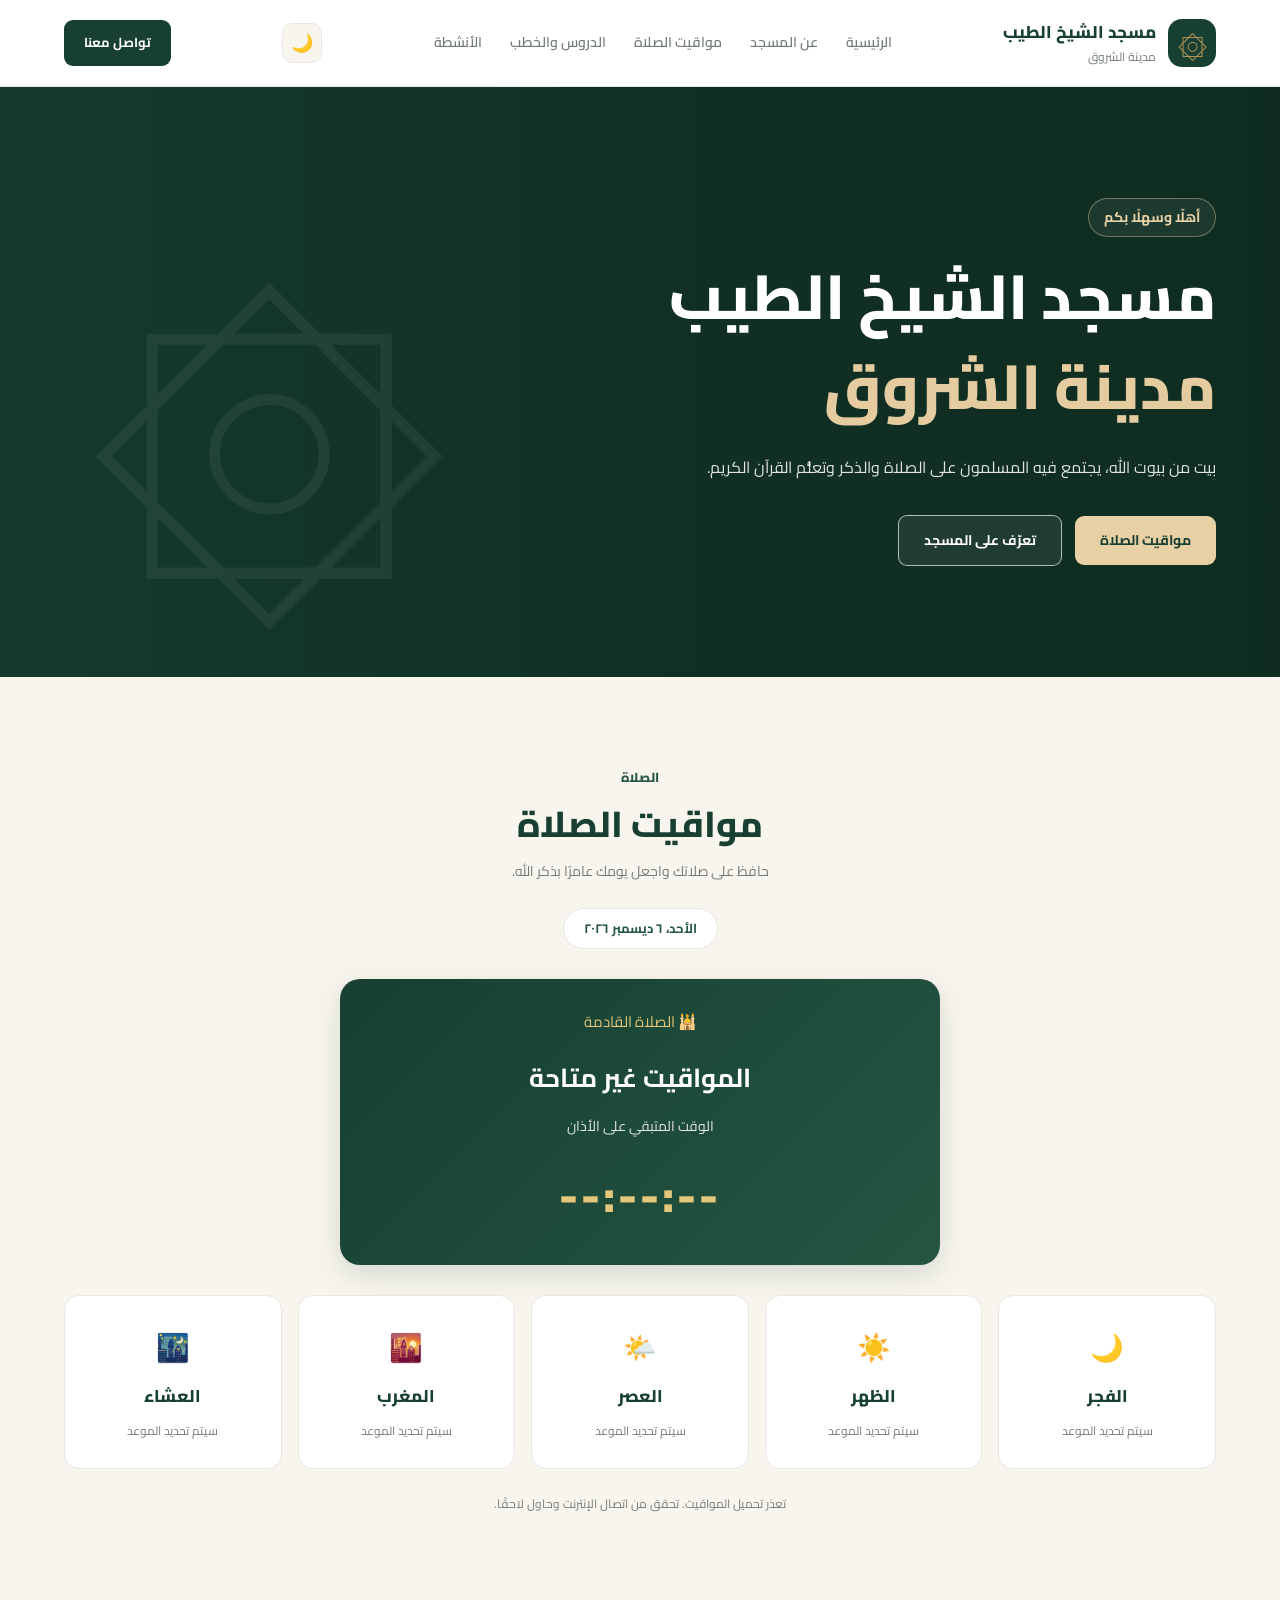
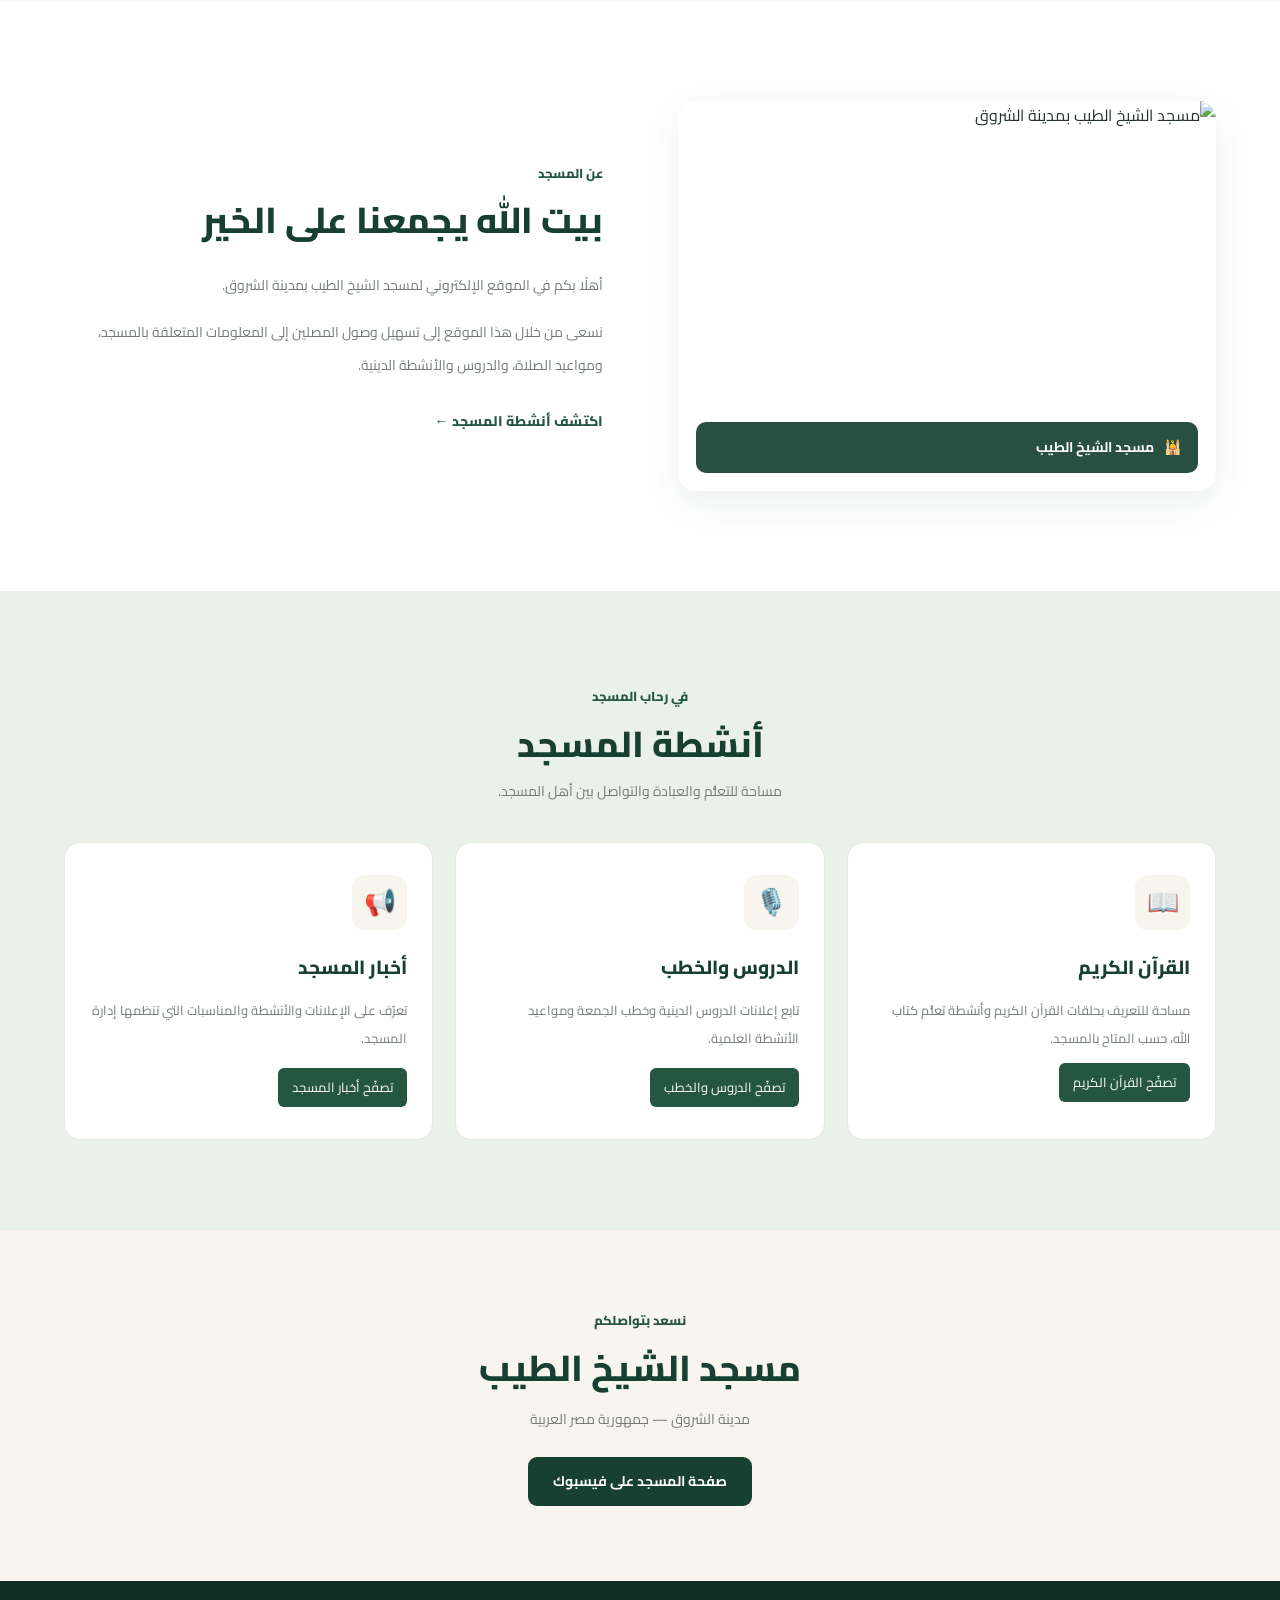
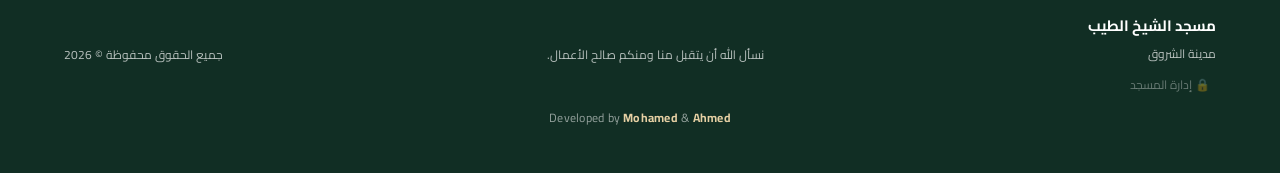
==== commit 4be7f131: "Add files via upload" ====
--- a/index.html
+++ b/index.html
@@ -1,459 +1,188 @@
-<!DOCTYPE html>
-<html lang="ar" dir="rtl">
-<head>
-    <meta charset="UTF-8">
-    <meta name="viewport" content="width=device-width, initial-scale=1.0">
-    <meta name="description" content="الموقع الإلكتروني لمسجد الشيخ الطيب بمدينة الشروق">
-    <title>مسجد الشيخ الطيب | مدينة الشروق</title>
-
-    <link rel="stylesheet" href="style.css">
-    <link rel="preconnect" href="https://fonts.googleapis.com">
-    <link rel="preconnect" href="https://fonts.gstatic.com" crossorigin>
-    <link href="https://fonts.googleapis.com/css2?family=Cairo:wght@400;500;600;700;800&display=swap" rel="stylesheet">
-
-    <style>
-        .fatwa-float-btn {
-            position: fixed;
-            bottom: 25px;
-            left: 25px;
-            background: linear-gradient(135deg, #173f32, #245642);
-            color: #fff;
-            border: 2px solid #b99a5b;
-            border-radius: 50px;
-            padding: 12px 22px;
-            font-size: 14px;
-            font-weight: 800;
-            box-shadow: 0 8px 25px rgba(23, 63, 50, 0.3);
-            cursor: pointer;
-            z-index: 9999;
-            display: flex;
-            align-items: center;
-            gap: 10px;
-            transition: all 0.3s ease;
-        }
-        .fatwa-float-btn:hover {
-            transform: translateY(-4px) scale(1.03);
-            background: #b99a5b;
-            color: #173f32;
-        }
-        .fatwa-icon-circle {
-            width: 32px;
-            height: 32px;
-            background: rgba(255, 255, 255, 0.2);
-            border-radius: 50%;
-            display: grid;
-            place-items: center;
-            font-size: 16px;
-        }
-        .fatwa-modal {
-            display: none;
-            position: fixed;
-            inset: 0;
-            background: rgba(0,0,0,0.6);
-            backdrop-filter: blur(4px);
-            z-index: 10000;
-            place-items: center;
-            padding: 20px;
-        }
-        .fatwa-modal-content {
-            background: #fff;
-            padding: 30px 25px;
-            border-radius: 20px;
-            max-width: 450px;
-            width: 100%;
-            border: 2px solid #b99a5b;
-            box-shadow: 0 10px 30px rgba(0,0,0,0.2);
-            position: relative;
-            text-align: right;
-        }
-        .fatwa-modal-content h3 {
-            color: #173f32;
-            font-size: 20px;
-            margin-bottom: 8px;
-        }
-        .fatwa-modal-content p {
-            color: #737d76;
-            font-size: 13px;
-            margin-bottom: 20px;
-        }
-        .modal-step {
-            display: none;
-        }
-        .modal-step.active {
-            display: block;
-        }
-        .fatwa-input, .fatwa-textarea {
-            width: 100%;
-            padding: 12px;
-            border: 1px solid #e8dfca;
-            border-radius: 10px;
-            font-family: 'Cairo', sans-serif;
-            font-size: 14px;
-            margin-bottom: 15px;
-            outline: none;
-        }
-        .fatwa-next-btn {
-            background: #245642;
-            color: #fff;
-            border: none;
-            padding: 10px 20px;
-            border-radius: 10px;
-            font-weight: bold;
-            cursor: pointer;
-            width: 100%;
-            font-size: 14px;
-        }
-        .close-modal-btn {
-            position: absolute;
-            top: 15px;
-            left: 15px;
-            background: none;
-            border: none;
-            font-size: 20px;
-            cursor: pointer;
-            color: #999;
-        }
-    </style>
-</head>
-
-<body>
-
-    <header class="header">
-        <div class="container nav-container">
-            <a href="#home" class="logo">
-                <span class="logo-icon">۞</span>
-                <span class="logo-text">
-                    <strong>مسجد الشيخ الطيب</strong>
-                    <small>مدينة الشروق</small>
-                </span>
-            </a>
-
-            <nav class="navigation">
-                <a href="#home">الرئيسية</a>
-                <a href="#about">عن المسجد</a>
-                <a href="#prayer">مواقيت الصلاة</a>
-                <a href="lessons.html">الدروس والخطب</a>
-                <a href="#activities">الأنشطة</a>
-            </nav>
-
-            <a href="#contact" class="contact-button">تواصل معنا</a>
-        </div>
-    </header>
-
-    <main>
-        <section class="hero" id="home">
-            <div class="hero-overlay"></div>
-            <div class="container hero-content">
-                <span class="hero-label">أهلًا وسهلًا بكم</span>
-                <h1>مسجد الشيخ الطيب <span>مدينة الشروق</span></h1>
-                <p>بيت من بيوت الله، يجتمع فيه المسلمون على الصلاة والذكر وتعلُّم القرآن الكريم[cite: 2].</p>
-                <div class="hero-buttons">
-                    <a href="#prayer" class="primary-button">مواقيت الصلاة</a>
-                    <a href="#about" class="secondary-button">تعرّف على المسجد</a>
-                </div>
-            </div>
-            <div class="hero-decoration">۞</div>
-        </section>
-
-        <section class="prayer-section" id="prayer">
-            <div class="container">
-                <div class="section-heading">
-                    <span class="section-label">الصلاة</span>
-                    <h2>مواقيت الصلاة</h2>
-                    <p>حافظ على صلاتك واجعل يومك عامرًا بذكر الله[cite: 2].</p>
-                </div>
-
-                <div class="prayer-date"><span id="today-date">جارٍ تحميل التاريخ...</span></div>
-
-                <div class="countdown-box">
-                    <span class="countdown-label">🕌 الصلاة القادمة</span>
-                    <h3 id="next-prayer-name">جارٍ تحديد الصلاة القادمة...</h3>
-                    <p class="countdown-description">الوقت المتبقي على الأذان</p>
-                    <div class="countdown-timer" id="prayer-countdown" dir="ltr"><span>--:--:--</span></div>
-                </div>
-
-                <div class="prayer-grid">
-                    <article class="prayer-card"><span class="prayer-icon">🌙</span><h3>الفجر</h3><p>سيتم تحديد الموعد</p></article>
-                    <article class="prayer-card"><span class="prayer-icon">☀️</span><h3>الظهر</h3><p>سيتم تحديد الموعد</p></article>
-                    <article class="prayer-card"><span class="prayer-icon">🌤️</span><h3>العصر</h3><p>سيتم تحديد الموعد</p></article>
-                    <article class="prayer-card"><span class="prayer-icon">🌇</span><h3>المغرب</h3><p>سيتم تحديد الموعد</p></article>
-                    <article class="prayer-card"><span class="prayer-icon">🌃</span><h3>العشاء</h3><p>سيتم تحديد الموعد</p></article>
-                </div>
-                <p class="prayer-note">سيتم ربط هذه المواعيد بمصدر موثوق لمواقيت الصلاة في مدينة الشروق في مرحلة لاحقة[cite: 2].</p>
-            </div>
-        </section>
-
-        <section class="about-section" id="about">
-            <div class="container about-grid">
-                <div class="about-image">
-                    <img src="images/mosque.jpg" alt="مسجد الشيخ الطيب بمدينة الشروق">
-                    <div class="image-caption"><span>🕌</span><span>مسجد الشيخ الطيب</span></div>
-                </div>
-                <div class="about-content">
-                    <span class="section-label">عن المسجد</span>
-                    <h2>بيت الله يجمعنا على الخير</h2>
-                    <p>أهلًا بكم في الموقع الإلكتروني لمسجد الشيخ الطيب بمدينة الشروق[cite: 2].</p>
-                    <p>نسعى من خلال هذا الموقع إلى تسهيل وصول المصلين إلى المعلومات المتعلقة بالمسجد، ومواعيد الصلاة، والدروس والأنشطة الدينية[cite: 2].</p>
-                    <a href="#activities" class="text-link">اكتشف أنشطة المسجد ←</a>
-                </div>
-            </div>
-        </section>
-
-        <section class="activities-section" id="activities">
-            <div class="container">
-                <div class="section-heading">
-                    <span class="section-label">في رحاب المسجد</span>
-                    <h2>أنشطة المسجد</h2>
-                    <p>مساحة للتعلُّم والعبادة والتواصل بين أهل المسجد[cite: 2].</p>
-                </div>
-                <div class="activities-grid">
-                    <article class="activity-card">
-                        <div class="activity-icon">📖</div>
-                        <h3>القرآن الكريم</h3>
-                        <p>مساحة للتعريف بحلقات القرآن الكريم وأنشطة تعلُّم كتاب الله، حسب المتاح بالمسجد[cite: 2].</p>
-                        <a href="quran.html" class="quran-button">تصفّح القرآن الكريم</a>
-                    </article>
-                    <article class="activity-card">
-                        <div class="activity-icon">🎙️</div>
-                        <h3>الدروس والخطب</h3>
-                        <p>تابع إعلانات الدروس الدينية وخطب الجمعة ومواعيد الأنشطة العلمية[cite: 2].</p>
-                        <a href="lessons.html" class="quran-button" style="margin-top: 15px; display: inline-block;">تصفّح الدروس والخطب</a>
-                    </article>
-                    <article class="activity-card">
-                        <div class="activity-icon">📢</div>
-                        <h3>أخبار المسجد</h3>
-                        <p>تعرّف على الإعلانات والأنشطة والمناسبات التي تنظمها إدارة المسجد[cite: 2].</p>
-                    </article>
-                </div>
-            </div>
-        </section>
-
-        <section class="contact-section" id="contact">
-            <div class="container contact-content">
-                <span class="section-label">نسعد بتواصلكم</span>
-                <h2>مسجد الشيخ الطيب</h2>
-                <p>مدينة الشروق — جمهورية مصر العربية[cite: 2]</p>
-                <a href="https://www.facebook.com/SheikhTayabMosque/" target="_blank" rel="noopener noreferrer" class="primary-button">صفحة المسجد على فيسبوك</a>
-            </div>
-        </section>
-    </main>
-
-    <!-- زر "اسأل الشيخ للفتوى" العائم -->
-    <button class="fatwa-float-btn" onclick="openFatwaModal()">
-        <span class="fatwa-icon-circle">❓</span>
-        <span>اسأل الشيخ للفتوى</span>
-    </button>
-
-    <!-- نافذة طلب الفتوى وتسجيل الدخول بالكود -->
-    <div class="fatwa-modal" id="fatwaModal">
-        <div class="fatwa-modal-content">
-            <button class="close-modal-btn" onclick="closeFatwaModal()">✕</button>
-
-            <!-- القائمة الرئيسية -->
-            <div class="modal-step active" id="stepChoice">
-                <h3>قسم الفتاوى والاستشارات 🕌</h3>
-                <p>اختر ما ترغب به:</p>
-                <button class="fatwa-next-btn" style="margin-bottom: 12px;" onclick="checkAuthAndAsk()">✍️ طرح سؤال جديد</button>
-                <button class="fatwa-next-btn" style="background: #b99a5b;" onclick="checkAuthAndHistory()">📂 متابعة أسئلتي السابقة</button>
-            </div>
-
-            <!-- خطوة 1: إدخال الاسم وإيميل Gmail -->
-            <div class="modal-step" id="stepSignInEmail">
-                <h3>تسجيل الدخول (Gmail) 📧</h3>
-                <p>أدخل اسمك وبريد الـ Gmail لإرسال كود التحقق:</p>
-                <input type="text" id="authName" class="fatwa-input" placeholder="الاسم الكريم" required>
-                <input type="email" id="authEmail" class="fatwa-input" placeholder="example@gmail.com" required>
-                <button class="fatwa-next-btn" onclick="sendVerificationCode()">إرسال كود التحقق 📨</button>
-            </div>
-
-            <!-- خطوة 2: إدخال كود التحقق -->
-            <div class="modal-step" id="stepVerifyCode">
-                <h3>التحقق من البريد الإلكتروني 🔐</h3>
-                <p id="codeSentMsg" style="color: #245642; font-weight: bold;"></p>
-                <input type="text" id="enteredCode" class="fatwa-input" placeholder="أدخل كود التحقق المكون من 4 أرقام" maxlength="4" required>
-                <button class="fatwa-next-btn" onclick="verifyCodeAndLogin()">تأكيد الكود والدخول ✓</button>
-            </div>
-
-            <!-- خطوة كتابة السؤال -->
-            <div class="modal-step" id="stepQuestionBox">
-                <h3>اكتب سؤالك أو فتواك ✍️</h3>
-                <p id="welcomeUserText" style="color: #245642; font-weight: bold; margin-bottom: 10px;"></p>
-                <textarea id="userQuestion" class="fatwa-textarea" rows="4" placeholder="اكتب سؤالك هنا بالتفصيل..." required></textarea>
-                <button class="fatwa-next-btn" onclick="submitFatwa()">إرسال السؤال للشيخ ✨</button>
-            </div>
-
-            <!-- خطوة عرض الأسئلة السابقة -->
-            <div class="modal-step" id="stepMyHistory">
-                <h3>سجل أسئلتي السابقة 📂</h3>
-                <div id="myHistoryContainer" style="max-height: 280px; overflow-y: auto; text-align: right; margin-top: 10px;"></div>
-            </div>
-        </div>
-    </div>
-
-    <footer class="footer">
-        <div class="container footer-content">
-            <div>
-                <strong>مسجد الشيخ الطيب</strong>
-                <p>مدينة الشروق[cite: 2]</p>
-                <div style="margin-top: 4px;">
-                    <a href="#" onclick="openDashboard(event)" class="dashboard-lock-btn" title="لوحة التحكم الخاصة" style="font-size: 12px; color: rgba(255,255,255,0.6); text-decoration: none;">🔒 إدارة المسجد</a>
-                </div>
-            </div>
-            <p class="footer-note">نسأل الله أن يتقبل منا ومنكم صالح الأعمال[cite: 2].</p>
-            <p class="copyright">جميع الحقوق محفوظة © <span id="current-year"></span>[cite: 2]</p>
-        </div>
-    </footer>
-
-    <script src="script.js"></script>
-    <script>
-        document.getElementById('current-year').textContent = new Date().getFullYear();
-
-        function openDashboard(event) {
-            event.preventDefault();
-            const pass = prompt("أدخل كلمة المرور الخاصة بالإدارة:");
-            if (pass === "1234") {
-                window.location.href = "sheikh-dashboard.html";
-            } else if (pass !== null) {
-                alert("كلمة المرور غير صحيحة!");
-            }
-        }
-
-        function openFatwaModal() {
-            document.getElementById('fatwaModal').style.display = 'grid';
-            hideAllSteps();
-            document.getElementById('stepChoice').classList.add('active');
-        }
-        function closeFatwaModal() {
-            document.getElementById('fatwaModal').style.display = 'none';
-        }
-        function hideAllSteps() {
-            document.querySelectorAll('.modal-step').forEach(el => el.classList.remove('active'));
-        }
-
-        let tempUserData = {};
-        let generatedCode = "";
-
-        function getCurrentUser() {
-            return JSON.parse(localStorage.getItem('sheikhUserSession'));
-        }
-
-        function checkAuthAndAsk() {
-            const user = getCurrentUser();
-            if (!user) {
-                hideAllSteps();
-                document.getElementById('stepSignInEmail').dataset.action = "ask";
-                document.getElementById('stepSignInEmail').classList.add('active');
-            } else {
-                hideAllSteps();
-                document.getElementById('welcomeUserText').textContent = `مرحباً بك، ${user.name} (${user.email})`;
-                document.getElementById('stepQuestionBox').classList.add('active');
-            }
-        }
-
-        function checkAuthAndHistory() {
-            const user = getCurrentUser();
-            if (!user) {
-                hideAllSteps();
-                document.getElementById('stepSignInEmail').dataset.action = "history";
-                document.getElementById('stepSignInEmail').classList.add('active');
-            } else {
-                loadUserHistory(user.email);
-            }
-        }
-
-        // إرسال كود التحقق
-        function sendVerificationCode() {
-            const name = document.getElementById('authName').value.trim();
-            const email = document.getElementById('authEmail').value.trim();
-
-            if (!name || !email || !email.includes('@gmail.com')) {
-                alert("يرجى إدخال اسم صحيح وبريد Gmail مطابق!");
-                return;
-            }
-
-            // توليد كود عشوائي من 4 أرقام
-            generatedCode = Math.floor(1000 + Math.random() * 9000).toString();
-            tempUserData = { name, email };
-
-            // محاكاة إرسال الإيميل (تنبيه بالكود البرمجي الذي تم إرساله)
-            alert(`[محاكاة إرسال بريد إلكتروني لـ ${email}]\n\nكود التحقق الخاص بك هو: ${generatedCode}`);
-
-            document.getElementById('codeSentMsg').textContent = `تم إرسال كود التحقق إلى: ${email}`;
-            hideAllSteps();
-            document.getElementById('stepVerifyCode').classList.add('active');
-        }
-
-        // التحقق من الكود المدخل وتسجيل الدخول
-        function verifyCodeAndLogin() {
-            const entered = document.getElementById('enteredCode').value.trim();
-
-            if (entered !== generatedCode) {
-                alert("كود التحقق غير صحيح! حاول مرة أخرى.");
-                return;
-            }
-
-            // حفظ الجلسة رسمياً
-            localStorage.setItem('sheikhUserSession', JSON.stringify(tempUserData));
-            alert("تم التحقق وتسجيل الدخول بنجاح! 🎉");
-
-            const action = document.getElementById('stepSignInEmail').dataset.action;
-            if (action === "ask") {
-                hideAllSteps();
-                document.getElementById('welcomeUserText').textContent = `مرحباً بك، ${tempUserData.name} (${tempUserData.email})`;
-                document.getElementById('stepQuestionBox').classList.add('active');
-            } else {
-                loadUserHistory(tempUserData.email);
-            }
-        }
-
-        function loadUserHistory(email) {
-            hideAllSteps();
-            document.getElementById('stepMyHistory').classList.add('active');
-            const container = document.getElementById('myHistoryContainer');
-
-            let questionsList = JSON.parse(localStorage.getItem('sheikhQuestions')) || [];
-            let userQuestions = questionsList.filter(q => q.email === email);
-
-            if (userQuestions.length === 0) {
-                container.innerHTML = "<p style='color:#777; font-size:14px; text-align:center;'>لا توجد أسئلة مسجلة بحسابك حتى الآن.</p>";
-                return;
-            }
-
-            let html = "";
-            userQuestions.forEach(q => {
-                html += `
-                    <div style="background:#f8f5ee; border:1px solid #e8dfca; border-radius:10px; padding:12px; margin-bottom:12px; font-size:13px;">
-                        <div><strong>سؤالك:</strong> ${q.question}</div>
-                        <div style="margin-top:6px; color:${q.answer ? '#245642' : '#b99a5b'};">
-                            <strong>الرد:</strong> ${q.answer ? q.answer : 'قيد المراجعة من الشيخ...'}
-                        </div>
-                    </div>
-                `;
-            });
-            container.innerHTML = html;
-        }
-
-        function submitFatwa() {
-            const user = getCurrentUser();
-            const question = document.getElementById('userQuestion').value.trim();
-
-            if (!question) { alert("يرجى كتابة السؤال"); return; }
-
-            let questionsList = JSON.parse(localStorage.getItem('sheikhQuestions')) || [];
-            questionsList.push({
-                id: Date.now(),
-                name: user.name,
-                email: user.email,
-                question,
-                answer: "",
-                date: new Date().toLocaleDateString('ar-EG')
-            });
-            localStorage.setItem('sheikhQuestions', JSON.stringify(questionsList));
-
-            alert("تم إرسال سؤالك لفضيلة الشيخ بنجاح!");
-            document.getElementById('userQuestion').value = '';
-            closeFatwaModal();
-        }
-    </script>
-</body>
+<!DOCTYPE html>
+<html lang="ar" dir="rtl">
+<head>
+    <meta charset="UTF-8">
+    <meta name="viewport" content="width=device-width, initial-scale=1.0">
+    <meta name="description" content="الموقع الإلكتروني لمسجد الشيخ الطيب بمدينة الشروق">
+    <title>مسجد الشيخ الطيب | مدينة الشروق</title>
+
+    <link rel="stylesheet" href="style.css">
+    <link rel="preconnect" href="https://fonts.googleapis.com">
+    <link rel="preconnect" href="https://fonts.gstatic.com" crossorigin>
+    <link href="https://fonts.googleapis.com/css2?family=Cairo:wght@400;500;600;700;800&display=swap" rel="stylesheet">
+    <script>
+        (function(){var t=localStorage.getItem('mosque-theme');if(t==='dark')document.documentElement.setAttribute('data-theme','dark');})();
+    </script>
+</head>
+
+<body>
+
+    <!-- رأس الموقع -->
+    <header class="header">
+        <div class="container nav-container">
+            <a href="#home" class="logo">
+                <span class="logo-icon">۞</span>
+                <span class="logo-text">
+                    <strong>مسجد الشيخ الطيب</strong>
+                    <small>مدينة الشروق</small>
+                </span>
+            </a>
+
+            <nav class="navigation">
+                <a href="#home">الرئيسية</a>
+                <a href="#about">عن المسجد</a>
+                <a href="#prayer">مواقيت الصلاة</a>
+                <a href="lessons.html">الدروس والخطب</a>
+                <a href="#activities">الأنشطة</a>
+            </nav>
+
+            <button type="button" class="theme-toggle" aria-label="التبديل بين الوضع الداكن والفاتح" title="وضع داكن">
+                <span class="icon-moon">🌙</span>
+                <span class="icon-sun">☀️</span>
+            </button>
+            <a href="#contact" class="contact-button">تواصل معنا</a>
+        </div>
+    </header>
+
+    <main>
+        <!-- الواجهة الرئيسية -->
+        <section class="hero" id="home">
+            <div class="hero-overlay"></div>
+            <div class="container hero-content">
+                <span class="hero-label">أهلًا وسهلًا بكم</span>
+                <h1>مسجد الشيخ الطيب <span>مدينة الشروق</span></h1>
+                <p>بيت من بيوت الله، يجتمع فيه المسلمون على الصلاة والذكر وتعلُّم القرآن الكريم.</p>
+                <div class="hero-buttons">
+                    <a href="#prayer" class="primary-button">مواقيت الصلاة</a>
+                    <a href="#about" class="secondary-button">تعرّف على المسجد</a>
+                </div>
+            </div>
+            <div class="hero-decoration">۞</div>
+        </section>
+
+        <!-- مواقيت الصلاة -->
+        <section class="prayer-section" id="prayer">
+            <div class="container">
+                <div class="section-heading">
+                    <span class="section-label">الصلاة</span>
+                    <h2>مواقيت الصلاة</h2>
+                    <p>حافظ على صلاتك واجعل يومك عامرًا بذكر الله.</p>
+                </div>
+
+                <div class="prayer-date"><span id="today-date">جارٍ تحميل التاريخ...</span></div>
+
+                <div class="countdown-box">
+                    <span class="countdown-label">🕌 الصلاة القادمة</span>
+                    <h3 id="next-prayer-name">جارٍ تحديد الصلاة القادمة...</h3>
+                    <p class="countdown-description">الوقت المتبقي على الأذان</p>
+                    <div class="countdown-timer" id="prayer-countdown" dir="ltr"><span>--:--:--</span></div>
+                </div>
+
+                <div class="prayer-grid">
+                    <article class="prayer-card"><span class="prayer-icon">🌙</span><h3>الفجر</h3><p>سيتم تحديد الموعد</p></article>
+                    <article class="prayer-card"><span class="prayer-icon">☀️</span><h3>الظهر</h3><p>سيتم تحديد الموعد</p></article>
+                    <article class="prayer-card"><span class="prayer-icon">🌤️</span><h3>العصر</h3><p>سيتم تحديد الموعد</p></article>
+                    <article class="prayer-card"><span class="prayer-icon">🌇</span><h3>المغرب</h3><p>سيتم تحديد الموعد</p></article>
+                    <article class="prayer-card"><span class="prayer-icon">🌃</span><h3>العشاء</h3><p>سيتم تحديد الموعد</p></article>
+                </div>
+                <p class="prayer-note">سيتم ربط هذه المواعيد بمصدر موثوق لمواقيت الصلاة في مدينة الشروق في مرحلة لاحقة.</p>
+            </div>
+        </section>
+
+        <!-- عن المسجد -->
+        <section class="about-section" id="about">
+            <div class="container about-grid">
+                <div class="about-image">
+                    <img src="images/mosque.jpg" alt="مسجد الشيخ الطيب بمدينة الشروق">
+                    <div class="image-caption"><span>🕌</span><span>مسجد الشيخ الطيب</span></div>
+                </div>
+                <div class="about-content">
+                    <span class="section-label">عن المسجد</span>
+                    <h2>بيت الله يجمعنا على الخير</h2>
+                    <p>أهلًا بكم في الموقع الإلكتروني لمسجد الشيخ الطيب بمدينة الشروق.</p>
+                    <p>نسعى من خلال هذا الموقع إلى تسهيل وصول المصلين إلى المعلومات المتعلقة بالمسجد، ومواعيد الصلاة، والدروس والأنشطة الدينية.</p>
+                    <a href="#activities" class="text-link">اكتشف أنشطة المسجد ←</a>
+                </div>
+            </div>
+        </section>
+
+        <!-- الأنشطة -->
+        <section class="activities-section" id="activities">
+            <div class="container">
+                <div class="section-heading">
+                    <span class="section-label">في رحاب المسجد</span>
+                    <h2>أنشطة المسجد</h2>
+                    <p>مساحة للتعلُّم والعبادة والتواصل بين أهل المسجد.</p>
+                </div>
+                <div class="activities-grid">
+                    <article class="activity-card">
+                        <div class="activity-icon">📖</div>
+                        <h3>القرآن الكريم</h3>
+                        <p>مساحة للتعريف بحلقات القرآن الكريم وأنشطة تعلُّم كتاب الله، حسب المتاح بالمسجد.</p>
+                        <a href="quran.html" class="quran-button">تصفّح القرآن الكريم</a>
+                    </article>
+                    <article class="activity-card">
+                        <div class="activity-icon">🎙️</div>
+                        <h3>الدروس والخطب</h3>
+                        <p>تابع إعلانات الدروس الدينية وخطب الجمعة ومواعيد الأنشطة العلمية.</p>
+                        <a href="lessons.html" class="quran-button" style="margin-top: 15px; display: inline-block;">تصفّح الدروس والخطب</a>
+                    </article>
+                    <article class="activity-card">
+                        <div class="activity-icon">📢</div>
+                        <h3>أخبار المسجد</h3>
+                        <p>تعرّف على الإعلانات والأنشطة والمناسبات التي تنظمها إدارة المسجد.</p>
+                        <a href="news.html" class="quran-button" style="margin-top: 15px; display: inline-block;">تصفّح أخبار المسجد</a>
+                    </article>
+                </div>
+            </div>
+        </section>
+
+        <!-- التواصل -->
+        <section class="contact-section" id="contact">
+            <div class="container contact-content">
+                <span class="section-label">نسعد بتواصلكم</span>
+                <h2>مسجد الشيخ الطيب</h2>
+                <p>مدينة الشروق — جمهورية مصر العربية</p>
+                <a href="https://www.facebook.com/SheikhTayabMosque/" target="_blank" rel="noopener noreferrer" class="primary-button">صفحة المسجد على فيسبوك</a>
+            </div>
+        </section>
+    </main>
+
+    <!-- تذييل الموقع -->
+    <footer class="footer">
+        <div class="container footer-content">
+            <div>
+                <strong>مسجد الشيخ الطيب</strong>
+                <p>مدينة الشروق</p>
+                <div style="margin-top: 4px;">
+                    <a href="#" onclick="openDashboard(event)" class="dashboard-lock-btn" title="لوحة التحكم الخاصة" style="font-size: 12px; color: rgba(255,255,255,0.6); text-decoration: none;">🔒 إدارة المسجد</a>
+                </div>
+            </div>
+            <p class="footer-note">نسأل الله أن يتقبل منا ومنكم صالح الأعمال.</p>
+            <p class="copyright">جميع الحقوق محفوظة © <span id="current-year"></span></p>
+        </div>
+        <p class="dev-credit">
+          Developed by
+          <a href="https://www.facebook.com/profile.php?id=61577953845492" target="_blank" rel="noopener noreferrer">Mohamed</a>
+          &amp;
+          <a href="https://www.facebook.com/ahmedmoshah" target="_blank" rel="noopener noreferrer">Ahmed</a>
+        </p>
+    </footer>
+
+    <script src="script.js"></script>
+    <script src="theme.js"></script>
+    <script>
+        document.getElementById('current-year').textContent = new Date().getFullYear();
+
+        function openDashboard(event) {
+            event.preventDefault();
+            const pass = prompt("أدخل كلمة المرور الخاصة بالإدارة:");
+            if (pass === "1234") {
+                window.location.href = "sheikh-dashboard.html";
+            } else if (pass !== null) {
+                alert("كلمة المرور غير صحيحة!");
+            }
+        }
+    </script>
+</body>
 </html>
--- a/style.css
+++ b/style.css
@@ -9,11 +9,38 @@
     --cream: #f8f5ee;
     --beige: #e9d7b7;
     --gold: #b99a5b;
+    --gold-soft: #e6d0a4;
     --white: #ffffff;
     --text-dark: #25332c;
     --text-muted: #737d76;
     --border: #e7e8e2;
     --shadow: 0 12px 35px rgba(23, 63, 50, 0.08);
+    --header-bg: rgba(255, 255, 255, 0.97);
+    --card-bg: #ffffff;
+    --footer-bg: #112e24;
+    --surface: #ffffff;
+    --surface-2: #f8f5ee;
+}
+
+/* ===== Dark Mode: أسود + أخضر + ذهبي ===== */
+[data-theme="dark"] {
+    --green-dark: #0d1f18;
+    --green-main: #1a3d2e;
+    --green-light: #142820;
+    --cream: #0f1a15;
+    --beige: #2a3528;
+    --gold: #c9a84c;
+    --gold-soft: #e6d0a4;
+    --white: #0a1210;
+    --text-dark: #e8efe9;
+    --text-muted: #9aada3;
+    --border: #1e332a;
+    --shadow: 0 12px 35px rgba(0, 0, 0, 0.45);
+    --header-bg: rgba(10, 18, 16, 0.96);
+    --card-bg: #12201a;
+    --footer-bg: #060d0b;
+    --surface: #12201a;
+    --surface-2: #0f1a15;
 }
 
 * {
@@ -33,6 +60,7 @@
     color: var(--text-dark);
     line-height: 1.8;
     direction: rtl;
+    transition: background-color 0.35s ease, color 0.35s ease;
 }
 
 a {
@@ -59,9 +87,45 @@
     position: sticky;
     top: 0;
     z-index: 1000;
-    background: rgba(255, 255, 255, 0.97);
-    border-bottom: 1px solid rgba(23, 63, 50, 0.08);
+    background: var(--header-bg);
+    border-bottom: 1px solid var(--border);
     backdrop-filter: blur(12px);
+    transition: background-color 0.35s ease, border-color 0.35s ease;
+}
+
+/* Theme toggle button */
+.theme-toggle {
+    display: grid;
+    place-items: center;
+    width: 40px;
+    height: 40px;
+    border-radius: 10px;
+    border: 1px solid var(--border);
+    background: var(--surface-2);
+    color: var(--gold);
+    cursor: pointer;
+    font-size: 18px;
+    flex-shrink: 0;
+    transition: background 0.25s, transform 0.2s, border-color 0.25s;
+}
+
+.theme-toggle:hover {
+    background: var(--green-light);
+    transform: scale(1.06);
+}
+
+.theme-toggle .icon-sun,
+.theme-toggle .icon-moon {
+    display: none;
+    line-height: 1;
+}
+
+:root:not([data-theme="dark"]) .theme-toggle .icon-moon {
+    display: block;
+}
+
+[data-theme="dark"] .theme-toggle .icon-sun {
+    display: block;
 }
 
 .nav-container {
@@ -116,7 +180,7 @@
 .navigation a {
     font-size: 14px;
     font-weight: 600;
-    color: #46554c;
+    color: var(--text-muted);
     transition: color 0.25s;
 }
 
@@ -307,7 +371,7 @@
     width: fit-content;
     margin: -15px auto 28px;
     color: var(--green-main);
-    background: var(--white);
+    background: var(--card-bg);
     border: 1px solid var(--border);
     border-radius: 50px;
     padding: 8px 20px;
@@ -315,6 +379,10 @@
     font-weight: 700;
 }
 
+[data-theme="dark"] .prayer-date {
+    color: var(--gold);
+}
+
 .prayer-grid {
     display: grid;
     grid-template-columns: repeat(5, minmax(0, 1fr));
@@ -323,11 +391,11 @@
 
 .prayer-card {
     text-align: center;
-    background: var(--white);
+    background: var(--card-bg);
     border: 1px solid var(--border);
     border-radius: 15px;
     padding: 27px 12px;
-    transition: transform 0.25s, box-shadow 0.25s;
+    transition: transform 0.25s, box-shadow 0.25s, background-color 0.35s ease;
 }
 
 .prayer-card:hover {
@@ -448,10 +516,10 @@
 
 .activity-card {
     padding: 32px 25px;
-    background: var(--white);
-    border: 1px solid rgba(23, 63, 50, 0.07);
+    background: var(--card-bg);
+    border: 1px solid var(--border);
     border-radius: 16px;
-    transition: transform 0.25s, box-shadow 0.25s;
+    transition: transform 0.25s, box-shadow 0.25s, background-color 0.35s ease;
 }
 
 .activity-card:hover {
@@ -516,8 +584,8 @@
 
 .footer {
     padding-block: 30px;
-    background: #112e24;
-    color: var(--white);
+    background: var(--footer-bg);
+    color: #ffffff;
 }
 
 .footer-content {
@@ -865,4 +933,227 @@
 .dashboard-lock-btn:hover {
     opacity: 1;
     transform: scale(1.15);
-}+}
+/* ===== Developed by credit ===== */
+.dev-credit {
+    text-align: center;
+    font-size: 12px;
+    color: rgba(255, 255, 255, 0.55);
+    padding: 10px 16px 14px;
+    margin: 0;
+    font-family: "Cairo", sans-serif;
+    letter-spacing: 0.02em;
+}
+
+.dev-credit a {
+    color: #e6d0a4;
+    text-decoration: none;
+    font-weight: 700;
+    transition: color 0.2s;
+}
+
+.dev-credit a:hover {
+    color: #fff;
+    text-decoration: underline;
+}
+
+/* ===== Continuous soft site-wide motion ===== */
+@keyframes soft-float {
+    0%, 100% { transform: translateY(0); }
+    50% { transform: translateY(-6px); }
+}
+
+@keyframes soft-glow {
+    0%, 100% { box-shadow: 0 0 0 0 rgba(185, 154, 91, 0.25); }
+    50% { box-shadow: 0 0 18px 2px rgba(185, 154, 91, 0.4); }
+}
+
+@keyframes soft-pulse {
+    0%, 100% { opacity: 0.9; transform: scale(1); }
+    50% { opacity: 1; transform: scale(1.04); }
+}
+
+@keyframes gradient-shift {
+    0%, 100% { filter: brightness(1); }
+    50% { filter: brightness(1.08); }
+}
+
+.logo-icon {
+    animation: soft-float 4s ease-in-out infinite, soft-glow 5s ease-in-out infinite;
+}
+
+.hero-decoration {
+    animation: soft-pulse 8s ease-in-out infinite;
+}
+
+.prayer-card:nth-child(1) .prayer-icon { animation: soft-float 3.5s ease-in-out infinite; }
+.prayer-card:nth-child(2) .prayer-icon { animation: soft-float 4s ease-in-out 0.3s infinite; }
+.prayer-card:nth-child(3) .prayer-icon { animation: soft-float 4.5s ease-in-out 0.6s infinite; }
+.prayer-card:nth-child(4) .prayer-icon { animation: soft-float 3.8s ease-in-out 0.2s infinite; }
+.prayer-card:nth-child(5) .prayer-icon { animation: soft-float 4.2s ease-in-out 0.5s infinite; }
+
+.activity-icon {
+    animation: soft-float 4s ease-in-out infinite;
+}
+
+.activity-card:nth-child(2) .activity-icon {
+    animation-delay: 0.4s;
+}
+
+.activity-card:nth-child(3) .activity-icon {
+    animation-delay: 0.8s;
+}
+
+.countdown-box {
+    animation: soft-glow 6s ease-in-out infinite;
+}
+
+.contact-button,
+.primary-button {
+    animation: soft-pulse 5s ease-in-out infinite;
+}
+
+@media (prefers-reduced-motion: reduce) {
+    .logo-icon,
+    .hero-decoration,
+    .prayer-icon,
+    .activity-icon,
+    .countdown-box,
+    .contact-button,
+    .primary-button {
+        animation: none !important;
+    }
+}
+
+/* ===== Dark mode extra overrides ===== */
+[data-theme="dark"] .about-section {
+    background: var(--white);
+}
+
+[data-theme="dark"] .prayer-section,
+[data-theme="dark"] .contact-section {
+    background: var(--cream);
+}
+
+[data-theme="dark"] .activities-section {
+    background: var(--green-light);
+}
+
+[data-theme="dark"] .logo-text strong {
+    color: var(--gold-soft);
+}
+
+[data-theme="dark"] .section-heading h2,
+[data-theme="dark"] .about-content h2,
+[data-theme="dark"] .contact-content h2,
+[data-theme="dark"] .prayer-card h3,
+[data-theme="dark"] .activity-card h3 {
+    color: var(--gold-soft);
+}
+
+[data-theme="dark"] .section-label {
+    color: var(--gold);
+}
+
+[data-theme="dark"] .image-caption {
+    background: rgba(10, 18, 16, 0.92);
+}
+
+[data-theme="dark"] .activity-icon {
+    background: var(--cream);
+}
+
+[data-theme="dark"] .quran-button,
+[data-theme="dark"] .quran-back-button {
+    background-color: var(--green-main);
+    color: var(--gold-soft);
+}
+
+[data-theme="dark"] .quran-button:hover,
+[data-theme="dark"] .quran-back-button:hover {
+    background-color: #0d281e;
+}
+
+/* Dark mode for Quran / Lessons page cards (inline styles use these classes) */
+[data-theme="dark"] .reciter-card,
+[data-theme="dark"] .lesson-card,
+[data-theme="dark"] .part-item,
+[data-theme="dark"] .surah-item,
+[data-theme="dark"] .form-card,
+[data-theme="dark"] .no-lessons {
+    background: var(--card-bg) !important;
+    border-color: var(--border) !important;
+    color: var(--text-dark) !important;
+}
+
+[data-theme="dark"] .quran-heading,
+[data-theme="dark"] .lessons-heading,
+[data-theme="dark"] .dashboard-heading,
+[data-theme="dark"] .reciter-card h2,
+[data-theme="dark"] .lesson-title,
+[data-theme="dark"] .part-name,
+[data-theme="dark"] .surah-name,
+[data-theme="dark"] .form-card h3,
+[data-theme="dark"] .form-label {
+    color: var(--gold-soft) !important;
+}
+
+[data-theme="dark"] .quran-intro,
+[data-theme="dark"] .quran-subheading,
+[data-theme="dark"] .lessons-subheading,
+[data-theme="dark"] .dashboard-subheading,
+[data-theme="dark"] .reciter-card p,
+[data-theme="dark"] .lesson-info {
+    color: var(--text-muted) !important;
+}
+
+[data-theme="dark"] .reciter-icon,
+[data-theme="dark"] .part-number-badge,
+[data-theme="dark"] .surah-number-badge,
+[data-theme="dark"] .lesson-time-badge {
+    background: var(--green-light) !important;
+    color: var(--gold-soft) !important;
+}
+
+[data-theme="dark"] .reciter-button,
+[data-theme="dark"] .submit-btn,
+[data-theme="dark"] .btn-normal {
+    background: var(--green-main) !important;
+    color: var(--gold-soft) !important;
+}
+
+[data-theme="dark"] .form-input,
+[data-theme="dark"] .form-textarea {
+    background: var(--cream) !important;
+    border-color: var(--border) !important;
+    color: var(--text-dark) !important;
+}
+
+[data-theme="dark"] .mushaf-container {
+    background: #0f1a15 !important;
+    border-color: var(--gold) !important;
+    color: #d4e5db !important;
+}
+
+[data-theme="dark"] .mushaf-header {
+    color: var(--gold-soft) !important;
+    border-color: var(--border) !important;
+}
+
+[data-theme="dark"] .basmala {
+    color: var(--gold) !important;
+}
+
+[data-theme="dark"] .ayah:hover {
+    background-color: #1a2e24 !important;
+}
+
+[data-theme="dark"] .ayah.active-ayah {
+    background-color: #2a4030 !important;
+    color: var(--gold-soft) !important;
+}
+
+[data-theme="dark"] .cassette-deck {
+    background: linear-gradient(180deg, #0d1f18 0%, #060d0b 100%) !important;
+    border-color: var(--gold) !important;
+}
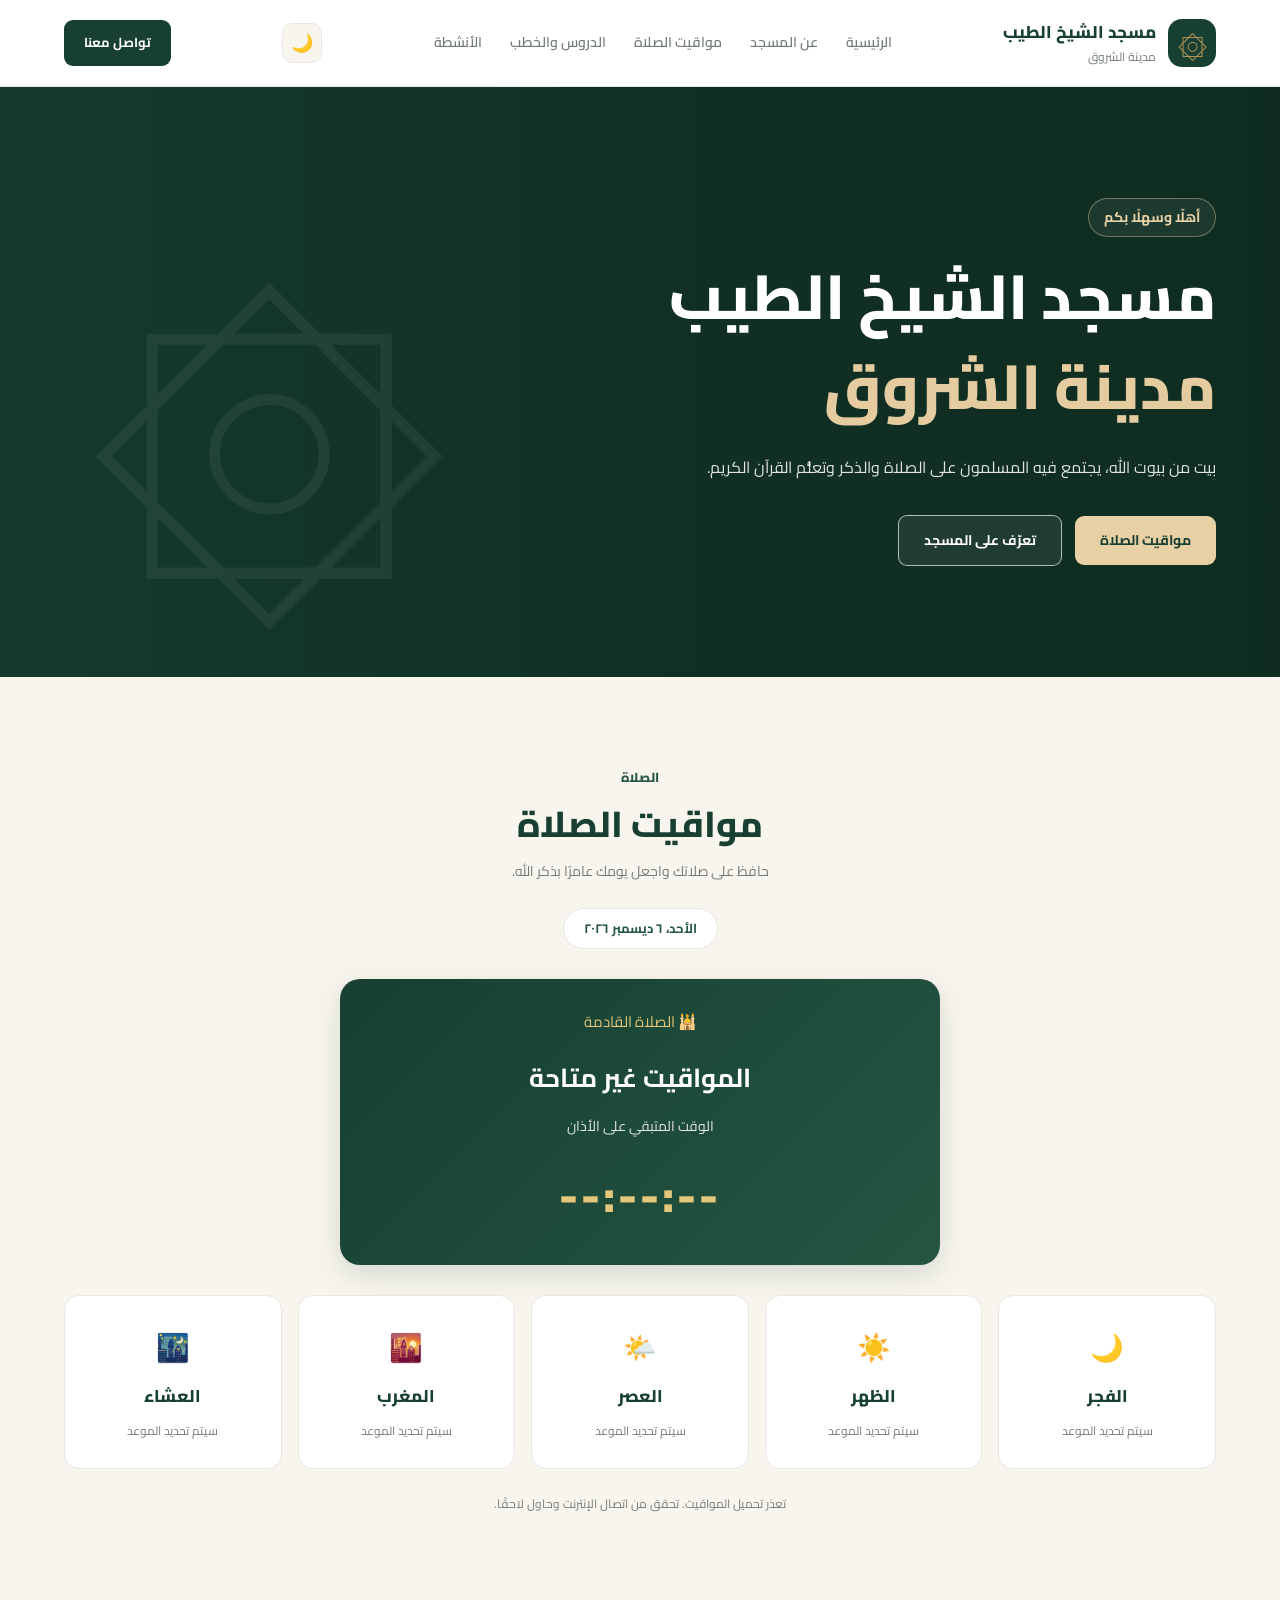
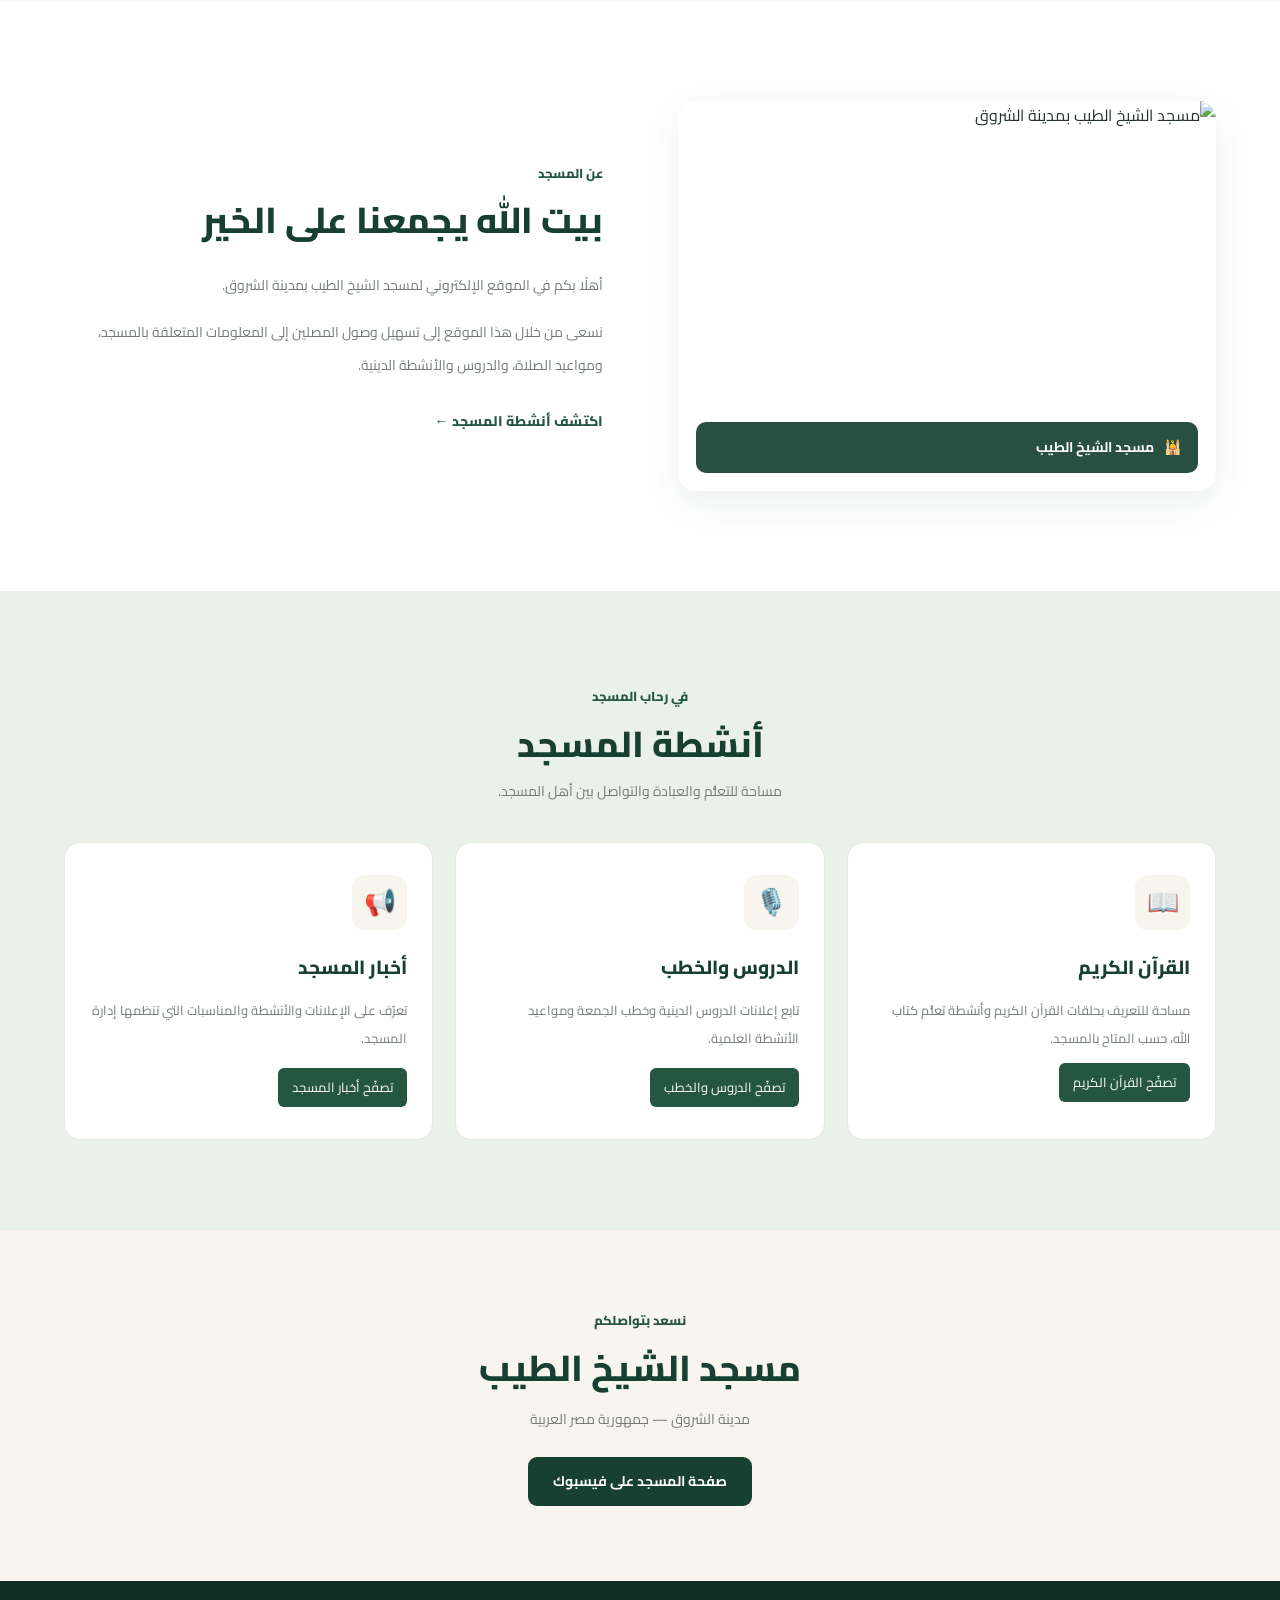
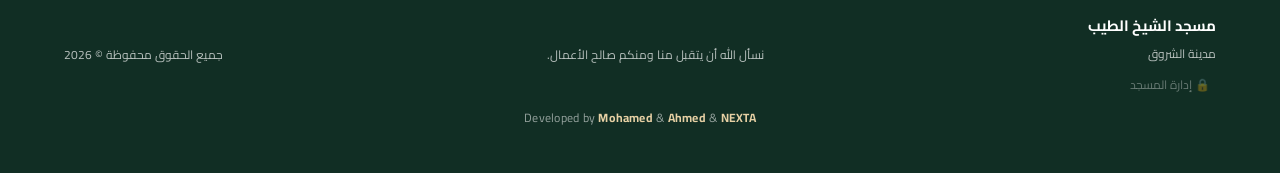
==== commit 1c72c041: "Add files via upload" ====
--- a/index.html
+++ b/index.html
@@ -166,6 +166,8 @@
           <a href="https://www.facebook.com/profile.php?id=61577953845492" target="_blank" rel="noopener noreferrer">Mohamed</a>
           &amp;
           <a href="https://www.facebook.com/ahmedmoshah" target="_blank" rel="noopener noreferrer">Ahmed</a>
+          &amp;
+          <a href="https://www.facebook.com/profile.php?id=61590223634140" target="_blank" rel="noopener noreferrer">NEXTA</a>
         </p>
     </footer>
 
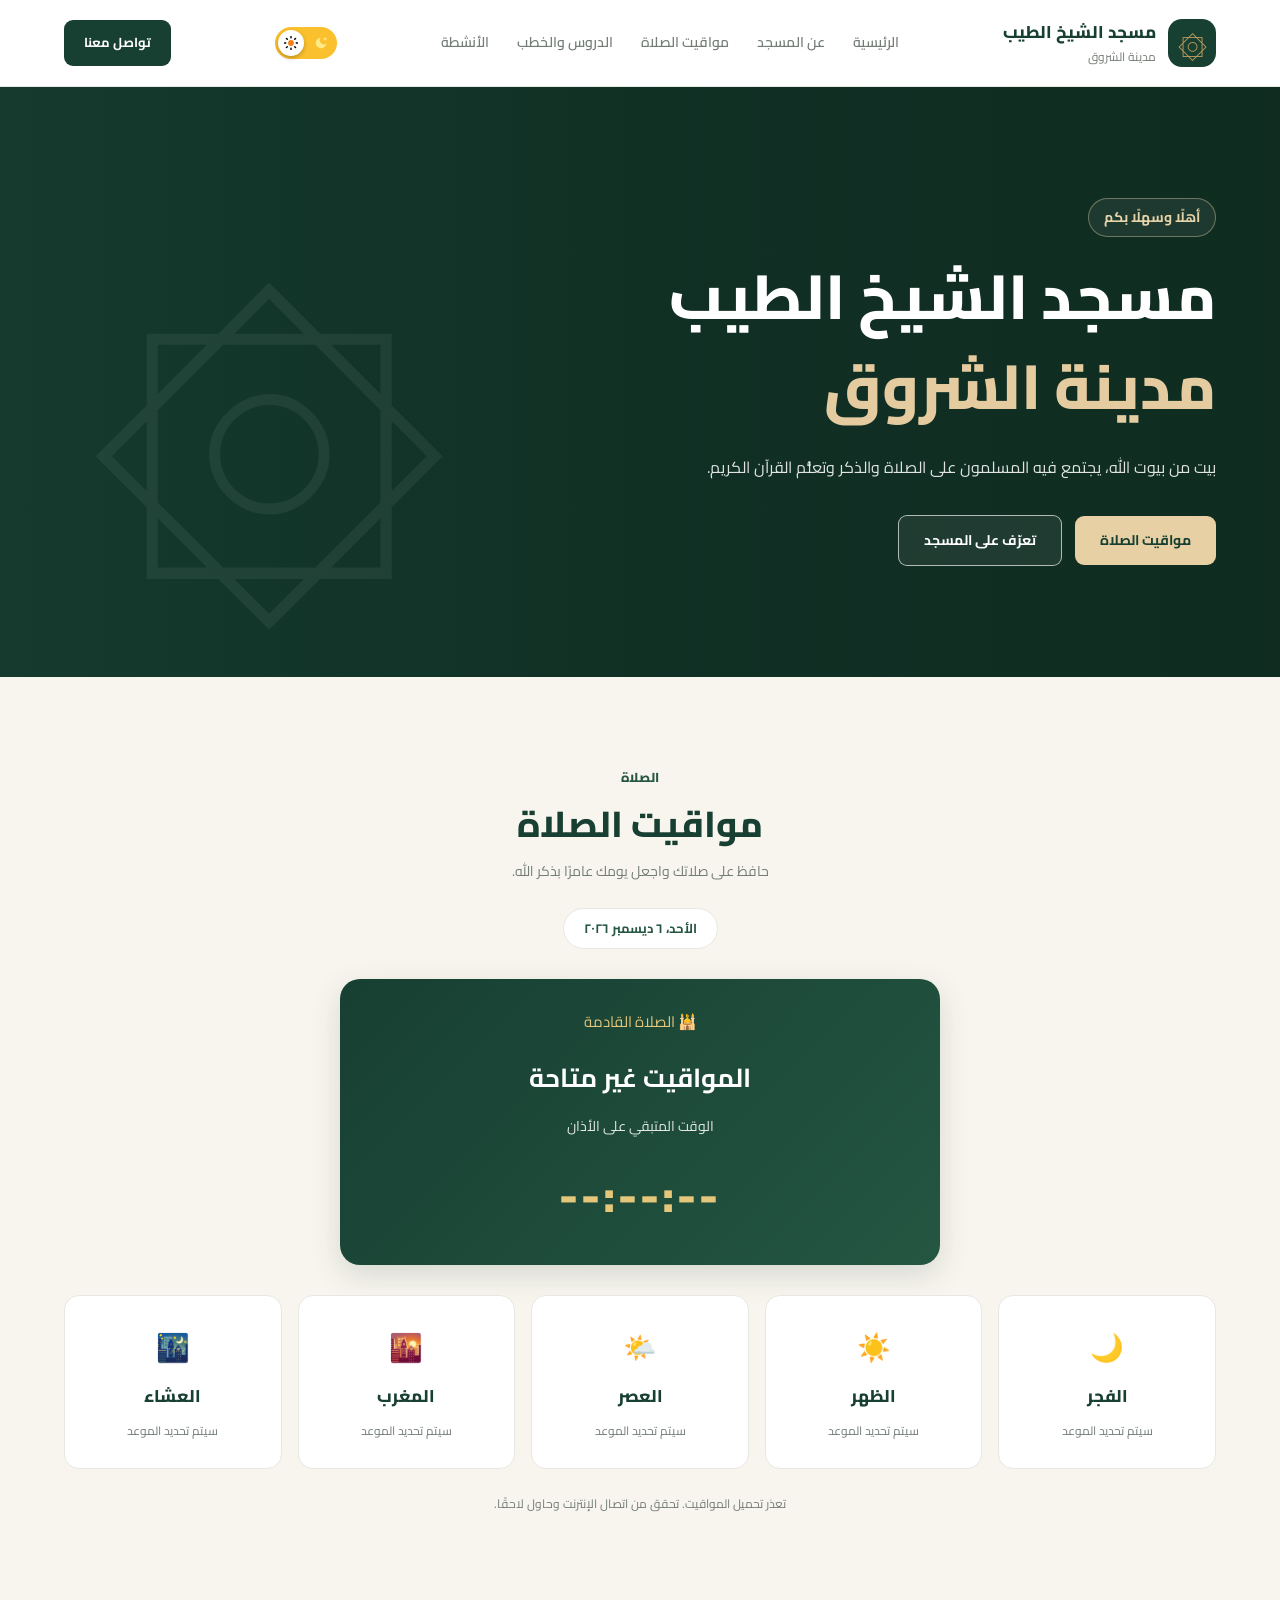
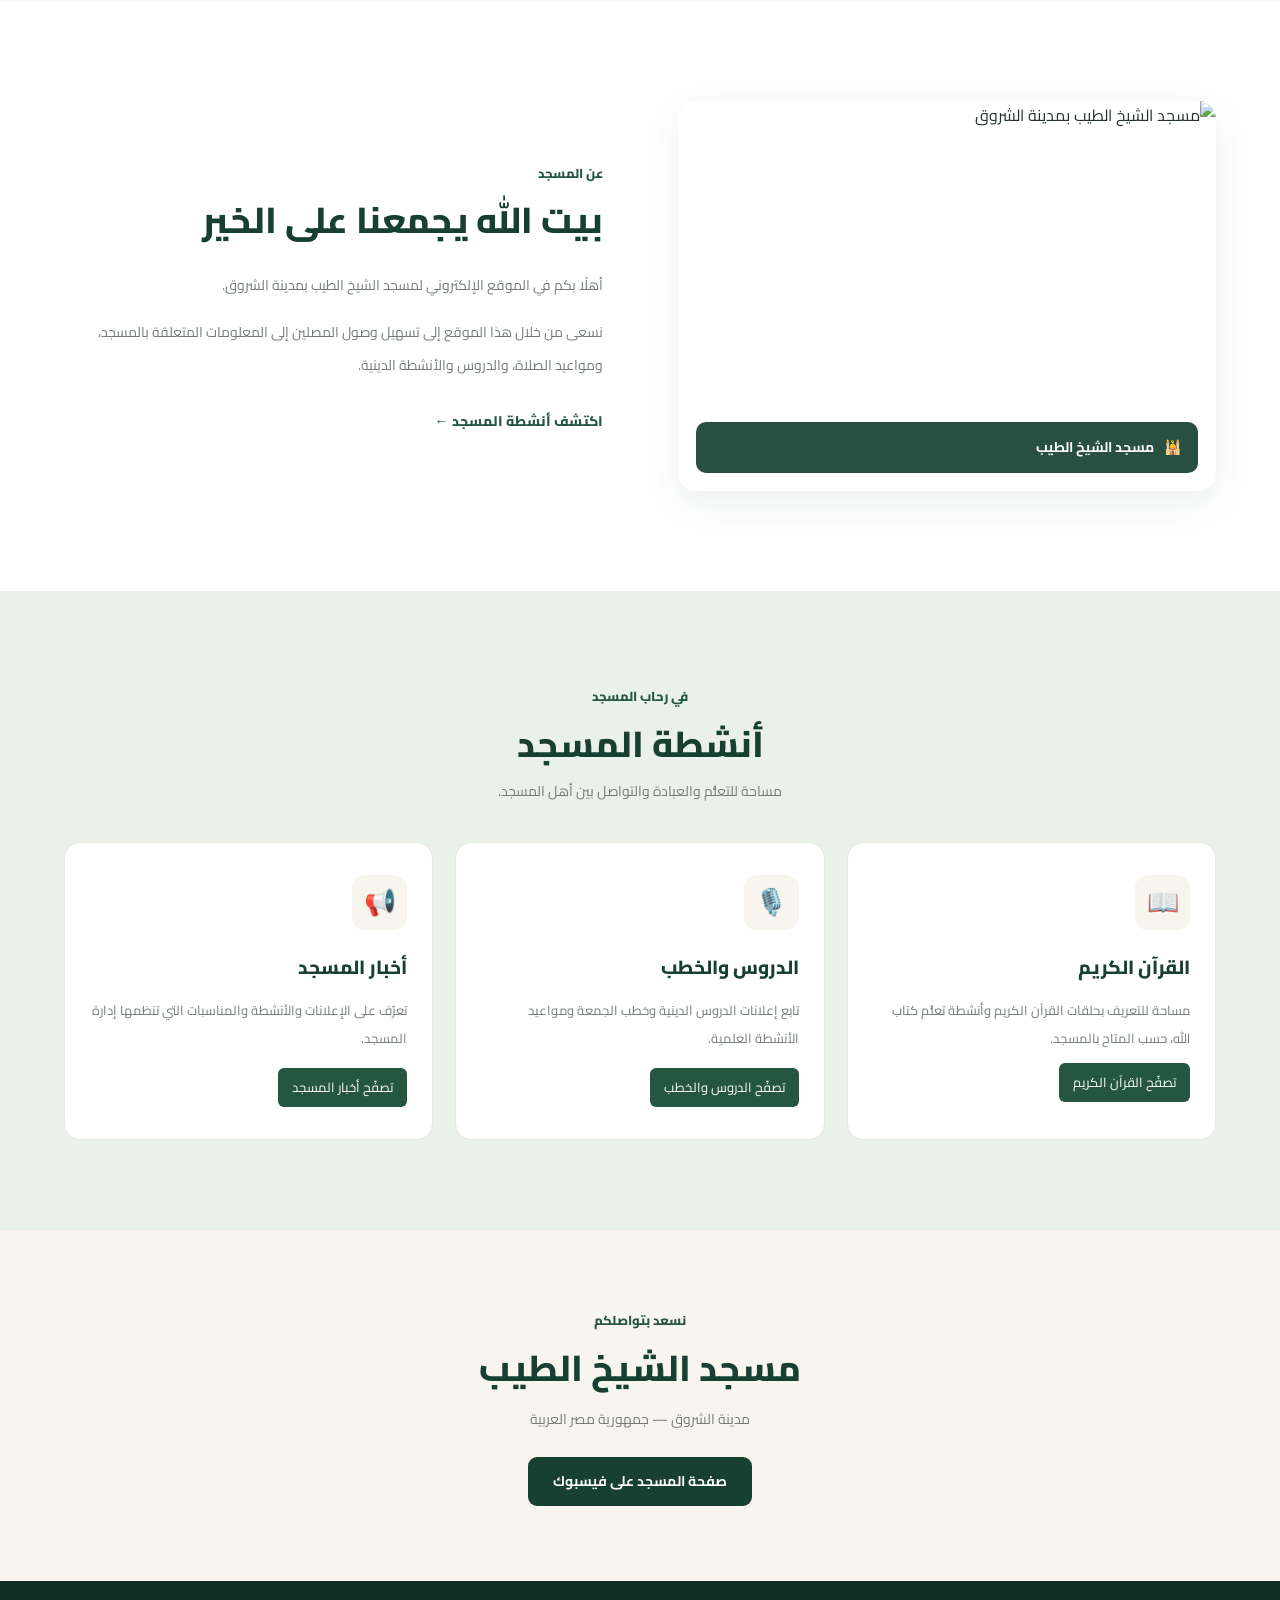
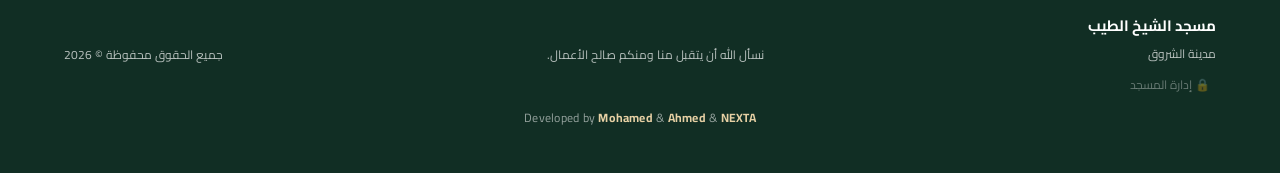
==== commit 4543529d: "Add files via upload" ====
--- a/index.html
+++ b/index.html
@@ -36,10 +36,26 @@
                 <a href="#activities">الأنشطة</a>
             </nav>
 
+            <!-- زر التبديل المحدث -->
             <button type="button" class="theme-toggle" aria-label="التبديل بين الوضع الداكن والفاتح" title="وضع داكن">
-                <span class="icon-moon">🌙</span>
-                <span class="icon-sun">☀️</span>
+                <span class="toggle-thumb">
+                    <span class="thumb-icon thumb-sun">
+                        <svg viewBox="0 0 24 24"><circle cx="12" cy="12" r="5"/><path d="M12 1v2m0 18v2M4.22 4.22l1.42 1.42m12.72 12.72l1.42 1.42M1 12h2m18 0h2M4.22 19.78l1.42-1.42M18.36 5.64l1.42-1.42" stroke="currentColor" stroke-width="2.5" stroke-linecap="round"/></svg>
+                    </span>
+                    <span class="thumb-icon thumb-moon">
+                        <svg viewBox="0 0 24 24"><path d="M21 12.79A9 9 0 1 1 11.21 3 7 7 0 0 0 21 12.79z"/><path d="M19 3v4m2-2h-4" stroke="currentColor" stroke-width="2" stroke-linecap="round"/></svg>
+                    </span>
+                </span>
+                <span class="toggle-track-icons">
+                    <span class="track-icon track-sun">
+                        <svg viewBox="0 0 24 24"><circle cx="12" cy="12" r="5"/><path d="M12 1v2m0 18v2M4.22 4.22l1.42 1.42m12.72 12.72l1.42 1.42M1 12h2m18 0h2M4.22 19.78l1.42-1.42M18.36 5.64l1.42-1.42" stroke="currentColor" stroke-width="2" stroke-linecap="round"/></svg>
+                    </span>
+                    <span class="track-icon track-moon">
+                        <svg viewBox="0 0 24 24"><path d="M21 12.79A9 9 0 1 1 11.21 3 7 7 0 0 0 21 12.79z"/><path d="M19 3v4m2-2h-4" stroke="currentColor" stroke-width="2" stroke-linecap="round"/></svg>
+                    </span>
+                </span>
             </button>
+
             <a href="#contact" class="contact-button">تواصل معنا</a>
         </div>
     </header>
--- a/style.css
+++ b/style.css
@@ -93,38 +93,88 @@
     transition: background-color 0.35s ease, border-color 0.35s ease;
 }
 
-/* Theme toggle button */
+/* ========================================
+   DESIGN: Custom Switch Theme Toggle
+======================================== */
+
 .theme-toggle {
-    display: grid;
-    place-items: center;
-    width: 40px;
-    height: 40px;
-    border-radius: 10px;
-    border: 1px solid var(--border);
-    background: var(--surface-2);
-    color: var(--gold);
+    position: relative;
+    width: 64px;
+    height: 34px;
+    border-radius: 50px;
+    border: none;
     cursor: pointer;
-    font-size: 18px;
+    padding: 3px;
+    display: flex;
+    align-items: center;
+    justify-content: space-between;
+    transition: background-color 0.3s ease;
+    outline: none;
     flex-shrink: 0;
-    transition: background 0.25s, transform 0.2s, border-color 0.25s;
-}
-
-.theme-toggle:hover {
-    background: var(--green-light);
-    transform: scale(1.06);
-}
-
-.theme-toggle .icon-sun,
-.theme-toggle .icon-moon {
+}
+
+/* خلفية التوجل في الوضع الفاتح (أصفر) */
+:root:not([data-theme="dark"]) .theme-toggle {
+    background-color: #fbc02d;
+}
+
+/* خلفية التوجل في الوضع الداكن (كحلي رمادي) */
+[data-theme="dark"] .theme-toggle {
+    background-color: #2b384a;
+}
+
+/* الأيقونات الثابتة خلف الدائرة */
+.toggle-track-icons {
+    position: absolute;
+    inset: 0;
+    display: flex;
+    align-items: center;
+    justify-content: space-between;
+    padding: 0 8px;
+    pointer-events: none;
+    font-size: 13px;
+}
+
+:root:not([data-theme="dark"]) .track-sun { opacity: 0; }
+:root:not([data-theme="dark"]) .track-moon { opacity: 0.8; color: #fff59d; }
+
+[data-theme="dark"] .track-sun { opacity: 0.6; color: #90a4ae; }
+[data-theme="dark"] .track-moon { opacity: 0; }
+
+/* الدائرة المتحركة (Thumb) */
+.toggle-thumb {
+    width: 28px;
+    height: 28px;
+    background-color: #ffffff;
+    border-radius: 50%;
+    display: flex;
+    align-items: center;
+    justify-content: center;
+    font-size: 14px;
+    box-shadow: 0 2px 5px rgba(0, 0, 0, 0.25);
+    transition: transform 0.3s cubic-bezier(0.4, 0, 0.2, 1);
+    z-index: 2;
+}
+
+:root:not([data-theme="dark"]) .toggle-thumb {
+    transform: translateX(0);
+}
+
+[data-theme="dark"] .toggle-thumb {
+    transform: translateX(-30px);
+}
+
+.toggle-thumb .icon-sun,
+.toggle-thumb .icon-moon {
+    line-height: 1;
     display: none;
-    line-height: 1;
-}
-
-:root:not([data-theme="dark"]) .theme-toggle .icon-moon {
+}
+
+:root:not([data-theme="dark"]) .toggle-thumb .icon-sun {
     display: block;
 }
 
-[data-theme="dark"] .theme-toggle .icon-sun {
+[data-theme="dark"] .toggle-thumb .icon-moon {
     display: block;
 }
 
@@ -934,6 +984,7 @@
     opacity: 1;
     transform: scale(1.15);
 }
+
 /* ===== Developed by credit ===== */
 .dev-credit {
     text-align: center;
@@ -1024,136 +1075,251 @@
         animation: none !important;
     }
 }
-
-/* ===== Dark mode extra overrides ===== */
-[data-theme="dark"] .about-section {
-    background: var(--white);
-}
-
-[data-theme="dark"] .prayer-section,
-[data-theme="dark"] .contact-section {
-    background: var(--cream);
-}
-
-[data-theme="dark"] .activities-section {
-    background: var(--green-light);
-}
-
-[data-theme="dark"] .logo-text strong {
-    color: var(--gold-soft);
-}
-
-[data-theme="dark"] .section-heading h2,
-[data-theme="dark"] .about-content h2,
-[data-theme="dark"] .contact-content h2,
-[data-theme="dark"] .prayer-card h3,
-[data-theme="dark"] .activity-card h3 {
-    color: var(--gold-soft);
-}
-
-[data-theme="dark"] .section-label {
-    color: var(--gold);
-}
-
-[data-theme="dark"] .image-caption {
-    background: rgba(10, 18, 16, 0.92);
-}
-
-[data-theme="dark"] .activity-icon {
-    background: var(--cream);
-}
-
-[data-theme="dark"] .quran-button,
-[data-theme="dark"] .quran-back-button {
-    background-color: var(--green-main);
-    color: var(--gold-soft);
-}
-
-[data-theme="dark"] .quran-button:hover,
-[data-theme="dark"] .quran-back-button:hover {
-    background-color: #0d281e;
-}
-
-/* Dark mode for Quran / Lessons page cards (inline styles use these classes) */
-[data-theme="dark"] .reciter-card,
-[data-theme="dark"] .lesson-card,
-[data-theme="dark"] .part-item,
-[data-theme="dark"] .surah-item,
-[data-theme="dark"] .form-card,
-[data-theme="dark"] .no-lessons {
-    background: var(--card-bg) !important;
-    border-color: var(--border) !important;
-    color: var(--text-dark) !important;
-}
-
-[data-theme="dark"] .quran-heading,
-[data-theme="dark"] .lessons-heading,
-[data-theme="dark"] .dashboard-heading,
-[data-theme="dark"] .reciter-card h2,
-[data-theme="dark"] .lesson-title,
-[data-theme="dark"] .part-name,
-[data-theme="dark"] .surah-name,
-[data-theme="dark"] .form-card h3,
-[data-theme="dark"] .form-label {
-    color: var(--gold-soft) !important;
-}
-
-[data-theme="dark"] .quran-intro,
-[data-theme="dark"] .quran-subheading,
-[data-theme="dark"] .lessons-subheading,
-[data-theme="dark"] .dashboard-subheading,
-[data-theme="dark"] .reciter-card p,
-[data-theme="dark"] .lesson-info {
-    color: var(--text-muted) !important;
-}
-
-[data-theme="dark"] .reciter-icon,
-[data-theme="dark"] .part-number-badge,
-[data-theme="dark"] .surah-number-badge,
-[data-theme="dark"] .lesson-time-badge {
-    background: var(--green-light) !important;
-    color: var(--gold-soft) !important;
-}
-
-[data-theme="dark"] .reciter-button,
-[data-theme="dark"] .submit-btn,
-[data-theme="dark"] .btn-normal {
-    background: var(--green-main) !important;
-    color: var(--gold-soft) !important;
-}
-
-[data-theme="dark"] .form-input,
-[data-theme="dark"] .form-textarea {
-    background: var(--cream) !important;
-    border-color: var(--border) !important;
-    color: var(--text-dark) !important;
-}
-
-[data-theme="dark"] .mushaf-container {
-    background: #0f1a15 !important;
-    border-color: var(--gold) !important;
-    color: #d4e5db !important;
-}
-
-[data-theme="dark"] .mushaf-header {
-    color: var(--gold-soft) !important;
-    border-color: var(--border) !important;
-}
-
-[data-theme="dark"] .basmala {
-    color: var(--gold) !important;
-}
-
-[data-theme="dark"] .ayah:hover {
-    background-color: #1a2e24 !important;
-}
-
-[data-theme="dark"] .ayah.active-ayah {
-    background-color: #2a4030 !important;
-    color: var(--gold-soft) !important;
-}
-
-[data-theme="dark"] .cassette-deck {
-    background: linear-gradient(180deg, #0d1f18 0%, #060d0b 100%) !important;
-    border-color: var(--gold) !important;
-}
+
+/* ===== Dark mode extra overrides ===== */
+[data-theme="dark"] .about-section {
+    background: var(--white);
+}
+
+[data-theme="dark"] .prayer-section,
+[data-theme="dark"] .contact-section {
+    background: var(--cream);
+}
+
+[data-theme="dark"] .activities-section {
+    background: var(--green-light);
+}
+
+[data-theme="dark"] .logo-text strong {
+    color: var(--gold-soft);
+}
+
+[data-theme="dark"] .section-heading h2,
+[data-theme="dark"] .about-content h2,
+[data-theme="dark"] .contact-content h2,
+[data-theme="dark"] .prayer-card h3,
+[data-theme="dark"] .activity-card h3 {
+    color: var(--gold-soft);
+}
+
+[data-theme="dark"] .section-label {
+    color: var(--gold);
+}
+
+[data-theme="dark"] .image-caption {
+    background: rgba(10, 18, 16, 0.92);
+}
+
+[data-theme="dark"] .activity-icon {
+    background: var(--cream);
+}
+
+[data-theme="dark"] .quran-button,
+[data-theme="dark"] .quran-back-button {
+    background-color: var(--green-main);
+    color: var(--gold-soft);
+}
+
+[data-theme="dark"] .quran-button:hover,
+[data-theme="dark"] .quran-back-button:hover {
+    background-color: #0d281e;
+}
+
+/* Dark mode for Quran / Lessons page cards */
+[data-theme="dark"] .reciter-card,
+[data-theme="dark"] .lesson-card,
+[data-theme="dark"] .part-item,
+[data-theme="dark"] .surah-item,
+[data-theme="dark"] .form-card,
+[data-theme="dark"] .no-lessons {
+    background: var(--card-bg) !important;
+    border-color: var(--border) !important;
+    color: var(--text-dark) !important;
+}
+
+[data-theme="dark"] .quran-heading,
+[data-theme="dark"] .lessons-heading,
+[data-theme="dark"] .dashboard-heading,
+[data-theme="dark"] .reciter-card h2,
+[data-theme="dark"] .lesson-title,
+[data-theme="dark"] .part-name,
+[data-theme="dark"] .surah-name,
+[data-theme="dark"] .form-card h3,
+[data-theme="dark"] .form-label {
+    color: var(--gold-soft) !important;
+}
+
+[data-theme="dark"] .quran-intro,
+[data-theme="dark"] .quran-subheading,
+[data-theme="dark"] .lessons-subheading,
+[data-theme="dark"] .dashboard-subheading,
+[data-theme="dark"] .reciter-card p,
+[data-theme="dark"] .lesson-info {
+    color: var(--text-muted) !important;
+}
+
+[data-theme="dark"] .reciter-icon,
+[data-theme="dark"] .part-number-badge,
+[data-theme="dark"] .surah-number-badge,
+[data-theme="dark"] .lesson-time-badge {
+    background: var(--green-light) !important;
+    color: var(--gold-soft) !important;
+}
+
+[data-theme="dark"] .reciter-button,
+[data-theme="dark"] .submit-btn,
+[data-theme="dark"] .btn-normal {
+    background: var(--green-main) !important;
+    color: var(--gold-soft) !important;
+}
+
+[data-theme="dark"] .form-input,
+[data-theme="dark"] .form-textarea {
+    background: var(--cream) !important;
+    border-color: var(--border) !important;
+    color: var(--text-dark) !important;
+}
+
+[data-theme="dark"] .mushaf-container {
+    background: #0f1a15 !important;
+    border-color: var(--gold) !important;
+    color: #d4e5db !important;
+}
+
+[data-theme="dark"] .mushaf-header {
+    color: var(--gold-soft) !important;
+    border-color: var(--border) !important;
+}
+
+[data-theme="dark"] .basmala {
+    color: var(--gold) !important;
+}
+
+[data-theme="dark"] .ayah:hover {
+    background-color: #1a2e24 !important;
+}
+
+[data-theme="dark"] .ayah.active-ayah {
+    background-color: #2a4030 !important;
+    color: var(--gold-soft) !important;
+}
+
+[data-theme="dark"] .cassette-deck {
+    background: linear-gradient(180deg, #0d1f18 0%, #060d0b 100%) !important;
+    border-color: var(--gold) !important;
+}
+/* ========================================
+   Custom Switch Theme Toggle (محدث ومظبوط)
+======================================== */
+
+.theme-toggle {
+    position: relative;
+    width: 62px;
+    height: 32px;
+    border-radius: 50px;
+    border: none;
+    cursor: pointer;
+    padding: 3px;
+    display: flex;
+    align-items: center;
+    justify-content: space-between;
+    transition: background-color 0.3s ease;
+    outline: none;
+    flex-shrink: 0;
+    box-sizing: border-box;
+    direction: ltr;
+}
+
+/* خلفية الزر */
+:root:not([data-theme="dark"]) .theme-toggle {
+    background-color: #fbc02d;
+}
+
+[data-theme="dark"] .theme-toggle {
+    background-color: #243244;
+}
+
+/* الأيقونات في الخلفية */
+.toggle-track-icons {
+    position: absolute;
+    inset: 0;
+    display: flex;
+    align-items: center;
+    justify-content: space-between;
+    padding: 0 8px;
+    pointer-events: none;
+}
+
+.track-icon {
+    width: 16px;
+    height: 16px;
+    display: flex;
+    align-items: center;
+    justify-content: center;
+}
+
+.track-icon svg {
+    width: 14px;
+    height: 14px;
+}
+
+:root:not([data-theme="dark"]) .track-sun { opacity: 0; }
+:root:not([data-theme="dark"]) .track-moon svg { fill: #fff59d; }
+
+[data-theme="dark"] .track-sun svg { fill: #90a4ae; }
+[data-theme="dark"] .track-moon { opacity: 0; }
+
+/* الدائرة المتحركة */
+.toggle-thumb {
+    width: 26px;
+    height: 26px;
+    background-color: #ffffff;
+    border-radius: 50%;
+    display: flex;
+    align-items: center;
+    justify-content: center;
+    box-shadow: 0 2px 4px rgba(0, 0, 0, 0.25);
+    transition: transform 0.3s cubic-bezier(0.4, 0, 0.2, 1);
+    z-index: 2;
+}
+
+:root:not([data-theme="dark"]) .toggle-thumb {
+    transform: translateX(0);
+}
+
+[data-theme="dark"] .toggle-thumb {
+    transform: translateX(30px);
+}
+
+.thumb-icon {
+    width: 15px;
+    height: 15px;
+    display: flex;
+    align-items: center;
+    justify-content: center;
+}
+
+.thumb-icon svg {
+    width: 14px;
+    height: 14px;
+}
+
+:root:not([data-theme="dark"]) .thumb-icon svg {
+    fill: #f57f17;
+}
+
+[data-theme="dark"] .thumb-icon svg {
+    fill: #1e293b;
+}
+
+.thumb-sun, .thumb-moon {
+    display: none;
+}
+
+:root:not([data-theme="dark"]) .thumb-sun {
+    display: flex;
+}
+
+[data-theme="dark"] .thumb-moon {
+    display: flex;
+}
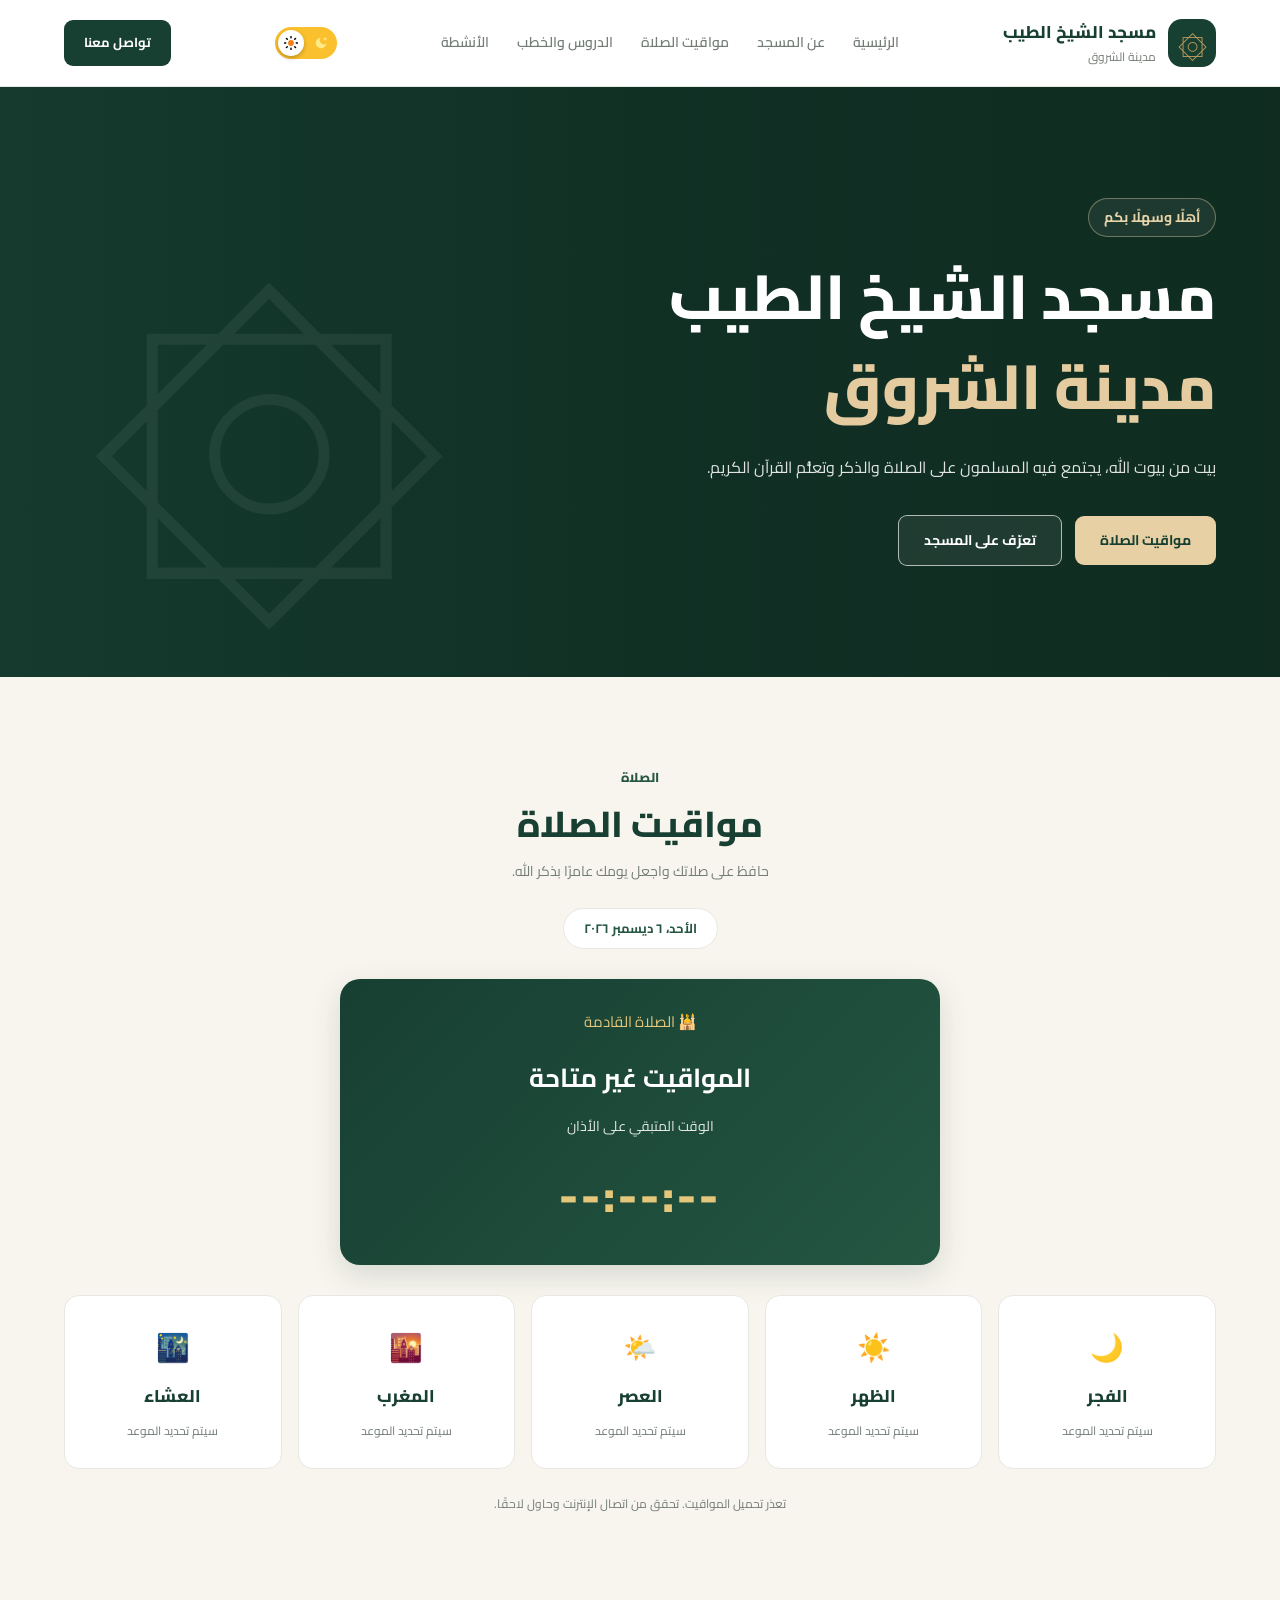
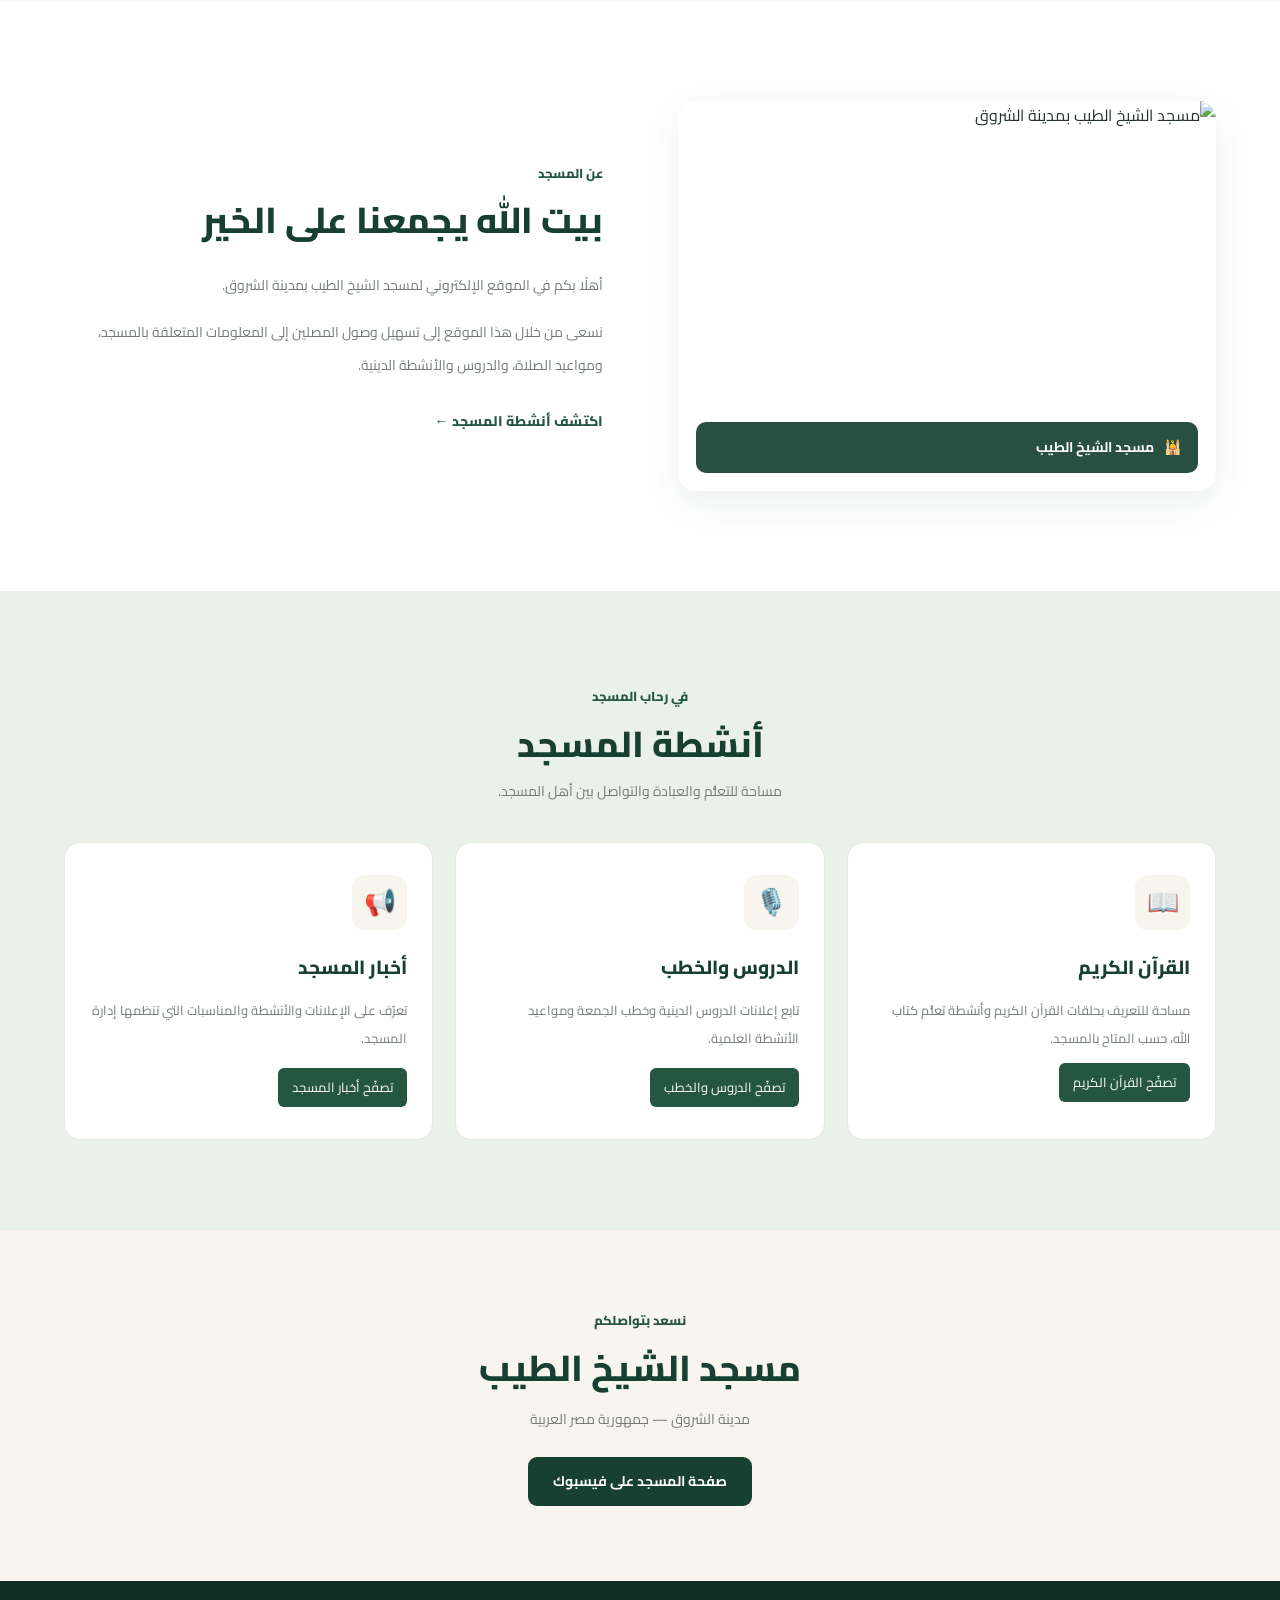
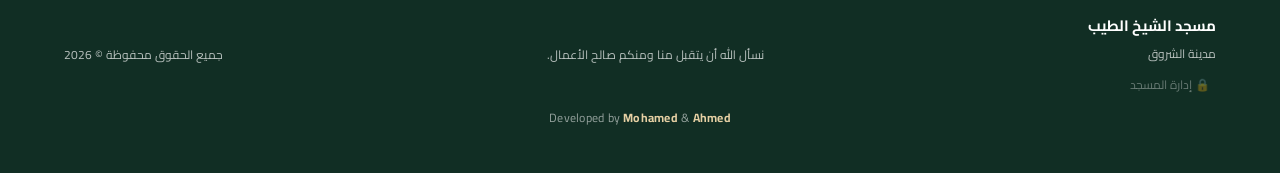
==== commit 281ff6b8: "Add files via upload" ====
--- a/index.html
+++ b/index.html
@@ -36,7 +36,6 @@
                 <a href="#activities">الأنشطة</a>
             </nav>
 
-            <!-- زر التبديل المحدث -->
             <button type="button" class="theme-toggle" aria-label="التبديل بين الوضع الداكن والفاتح" title="وضع داكن">
                 <span class="toggle-thumb">
                     <span class="thumb-icon thumb-sun">
@@ -48,14 +47,13 @@
                 </span>
                 <span class="toggle-track-icons">
                     <span class="track-icon track-sun">
-                        <svg viewBox="0 0 24 24"><circle cx="12" cy="12" r="5"/><path d="M12 1v2m0 18v2M4.22 4.22l1.42 1.42m12.72 12.72l1.42 1.42M1 12h2m18 0h2M4.22 19.78l1.42-1.42M18.36 5.64l1.42-1.42" stroke="currentColor" stroke-width="2" stroke-linecap="round"/></svg>
+                        <svg viewBox="0 0 24 24"><circle cx="12" cy="12" r="5"/><path d="M12 1v2m0 18v2M4.22 4.22l1.42 1.42m12.72 12.72l1.42 1.42M1 12h2m18 0h2M4.22 19.78l1.42-1.42M18.36 5.64l1.42-1.42" stroke="currentColor" stroke-width="2.5" stroke-linecap="round"/></svg>
                     </span>
                     <span class="track-icon track-moon">
                         <svg viewBox="0 0 24 24"><path d="M21 12.79A9 9 0 1 1 11.21 3 7 7 0 0 0 21 12.79z"/><path d="M19 3v4m2-2h-4" stroke="currentColor" stroke-width="2" stroke-linecap="round"/></svg>
                     </span>
                 </span>
             </button>
-
             <a href="#contact" class="contact-button">تواصل معنا</a>
         </div>
     </header>
@@ -182,8 +180,6 @@
           <a href="https://www.facebook.com/profile.php?id=61577953845492" target="_blank" rel="noopener noreferrer">Mohamed</a>
           &amp;
           <a href="https://www.facebook.com/ahmedmoshah" target="_blank" rel="noopener noreferrer">Ahmed</a>
-          &amp;
-          <a href="https://www.facebook.com/profile.php?id=61590223634140" target="_blank" rel="noopener noreferrer">NEXTA</a>
         </p>
     </footer>
 
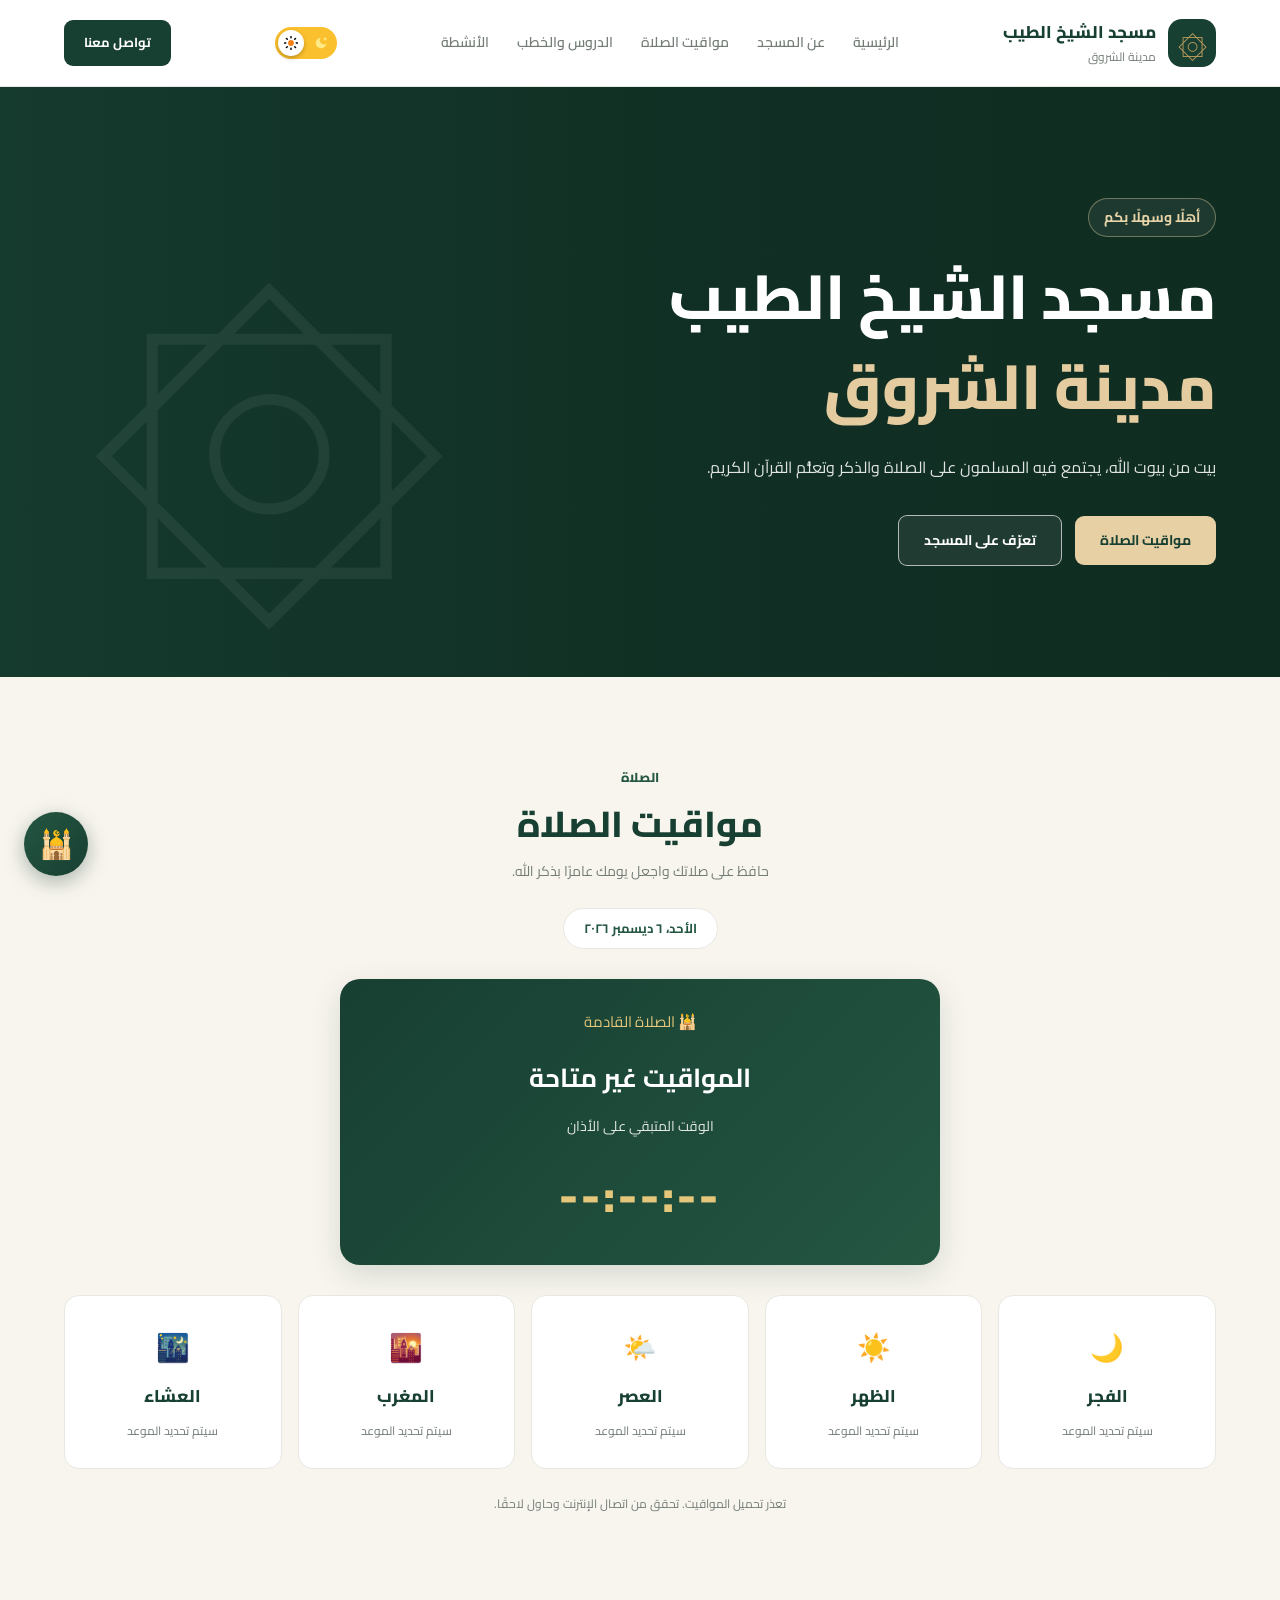
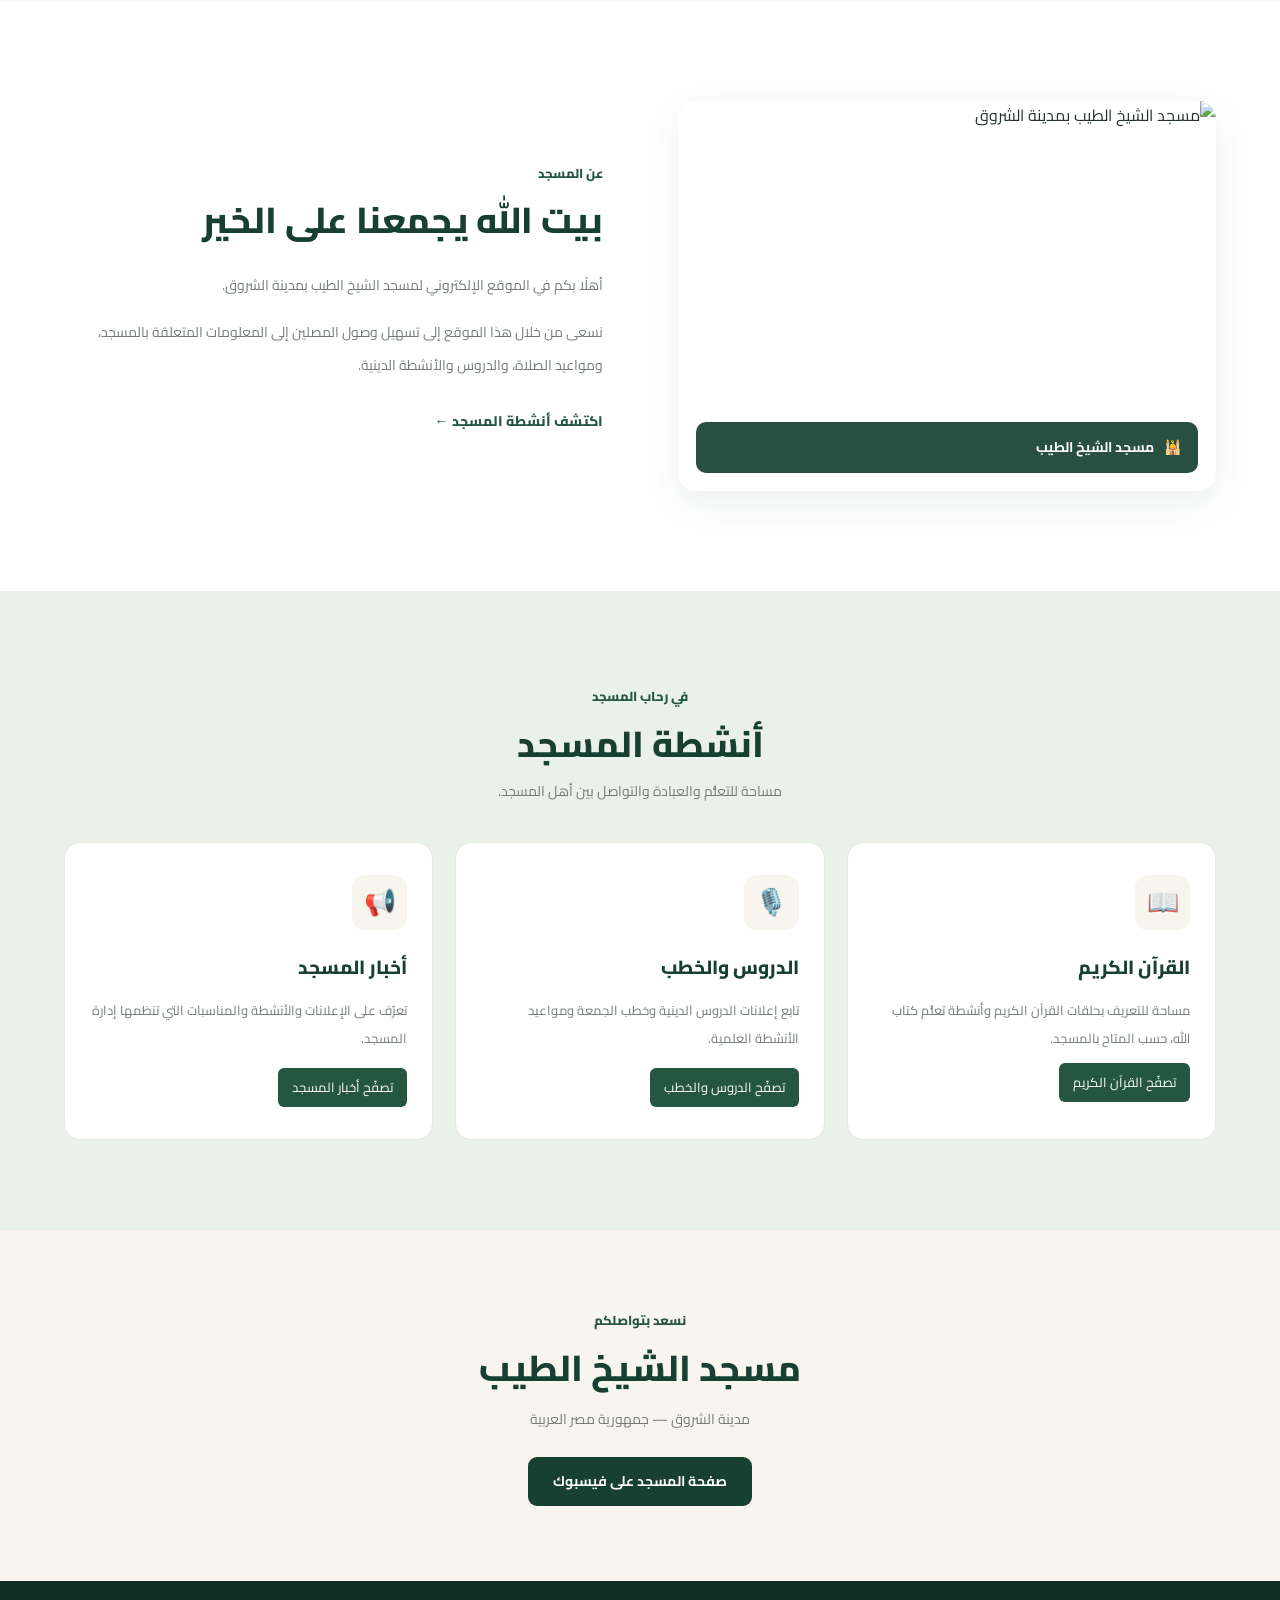
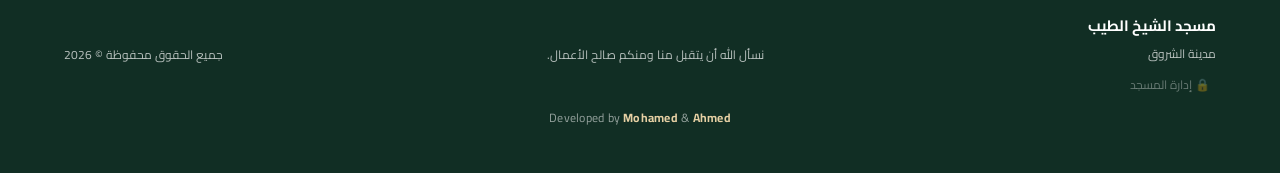
==== commit 86ab55f7: "Add files via upload" ====
--- a/index.html
+++ b/index.html
@@ -7,6 +7,7 @@
     <title>مسجد الشيخ الطيب | مدينة الشروق</title>
 
     <link rel="stylesheet" href="style.css">
+    <link rel="stylesheet" href="chat-widget.css">
     <link rel="preconnect" href="https://fonts.googleapis.com">
     <link rel="preconnect" href="https://fonts.gstatic.com" crossorigin>
     <link href="https://fonts.googleapis.com/css2?family=Cairo:wght@400;500;600;700;800&display=swap" rel="stylesheet">
@@ -185,6 +186,10 @@
 
     <script src="script.js"></script>
     <script src="theme.js"></script>
+    <script src="https://www.gstatic.com/firebasejs/10.14.1/firebase-app-compat.js"></script>
+    <script src="https://www.gstatic.com/firebasejs/10.14.1/firebase-firestore-compat.js"></script>
+    <script src="firebase-config.js"></script>
+    <script src="chat-widget.js"></script>
     <script>
         document.getElementById('current-year').textContent = new Date().getFullYear();
 
--- a/chat-widget.css
+++ b/chat-widget.css
@@ -0,0 +1,184 @@
+/* ========================================
+   Ask Sheikh - Floating Chat Widget
+======================================== */
+
+.ask-sheikh-fab {
+  position: fixed;
+  bottom: 24px;
+  left: 24px;
+  width: 64px;
+  height: 64px;
+  border-radius: 50%;
+  background: linear-gradient(135deg, #245642, #173f32);
+  color: #e6d0a4;
+  border: none;
+  box-shadow: 0 6px 20px rgba(23, 63, 50, 0.35);
+  cursor: pointer;
+  z-index: 9998;
+  display: flex;
+  align-items: center;
+  justify-content: center;
+  font-size: 28px;
+  transition: transform 0.2s, box-shadow 0.2s;
+}
+
+.ask-sheikh-fab:hover {
+  transform: scale(1.08);
+  box-shadow: 0 8px 28px rgba(23, 63, 50, 0.45);
+}
+
+.ask-sheikh-fab .fab-label {
+  position: absolute;
+  bottom: 72px;
+  left: 0;
+  background: #173f32;
+  color: #fff;
+  padding: 8px 14px;
+  border-radius: 12px;
+  font-size: 13px;
+  white-space: nowrap;
+  opacity: 0;
+  pointer-events: none;
+  transition: opacity 0.2s;
+  font-family: "Cairo", sans-serif;
+}
+
+.ask-sheikh-fab:hover .fab-label {
+  opacity: 1;
+}
+
+.ask-sheikh-panel {
+  position: fixed;
+  bottom: 100px;
+  left: 24px;
+  width: min(380px, calc(100vw - 40px));
+  max-height: 70vh;
+  background: #fff;
+  border-radius: 18px;
+  box-shadow: 0 12px 40px rgba(0,0,0,0.18);
+  z-index: 9999;
+  display: none;
+  flex-direction: column;
+  overflow: hidden;
+  font-family: "Cairo", sans-serif;
+  border: 1px solid #e8dfca;
+}
+
+.ask-sheikh-panel.open {
+  display: flex;
+}
+
+.ask-sheikh-header {
+  background: linear-gradient(135deg, #245642, #173f32);
+  color: #fff;
+  padding: 14px 16px;
+  display: flex;
+  align-items: center;
+  justify-content: space-between;
+}
+
+.ask-sheikh-header h4 {
+  margin: 0;
+  font-size: 15px;
+  font-weight: 700;
+}
+
+.ask-sheikh-header small {
+  display: block;
+  font-size: 11px;
+  opacity: 0.85;
+  margin-top: 2px;
+}
+
+.ask-sheikh-close {
+  background: transparent;
+  border: none;
+  color: #fff;
+  font-size: 20px;
+  cursor: pointer;
+  line-height: 1;
+}
+
+.ask-sheikh-body {
+  padding: 16px;
+  overflow-y: auto;
+  flex: 1;
+  background: #f8f5ee;
+}
+
+.ask-sheikh-body p {
+  margin: 0 0 12px;
+  font-size: 14px;
+  color: #245642;
+  line-height: 1.7;
+}
+
+.ask-sheikh-form label {
+  display: block;
+  font-size: 13px;
+  font-weight: 700;
+  color: #245642;
+  margin-bottom: 4px;
+  margin-top: 10px;
+}
+
+.ask-sheikh-form input,
+.ask-sheikh-form textarea {
+  width: 100%;
+  padding: 10px 12px;
+  border: 1px solid #e8dfca;
+  border-radius: 8px;
+  font-family: inherit;
+  font-size: 14px;
+  outline: none;
+  background: #fff;
+}
+
+.ask-sheikh-form textarea {
+  min-height: 80px;
+  resize: vertical;
+}
+
+.ask-sheikh-submit {
+  width: 100%;
+  margin-top: 14px;
+  padding: 11px;
+  background: #245642;
+  color: #fff;
+  border: none;
+  border-radius: 8px;
+  font-weight: 700;
+  cursor: pointer;
+  font-family: inherit;
+}
+
+.ask-sheikh-submit:hover {
+  background: #173f32;
+}
+
+.ask-sheikh-success {
+  text-align: center;
+  padding: 20px 10px;
+  color: #245642;
+}
+
+[data-theme="dark"] .ask-sheikh-panel {
+  background: #12201a;
+  border-color: #1e332a;
+}
+
+[data-theme="dark"] .ask-sheikh-body {
+  background: #0f1a15;
+}
+
+[data-theme="dark"] .ask-sheikh-body p,
+[data-theme="dark"] .ask-sheikh-form label {
+  color: #e6d0a4;
+}
+
+[data-theme="dark"] .ask-sheikh-form input,
+[data-theme="dark"] .ask-sheikh-form textarea {
+  background: #0a1210;
+  border-color: #1e332a;
+  color: #e8efe9;
+}
